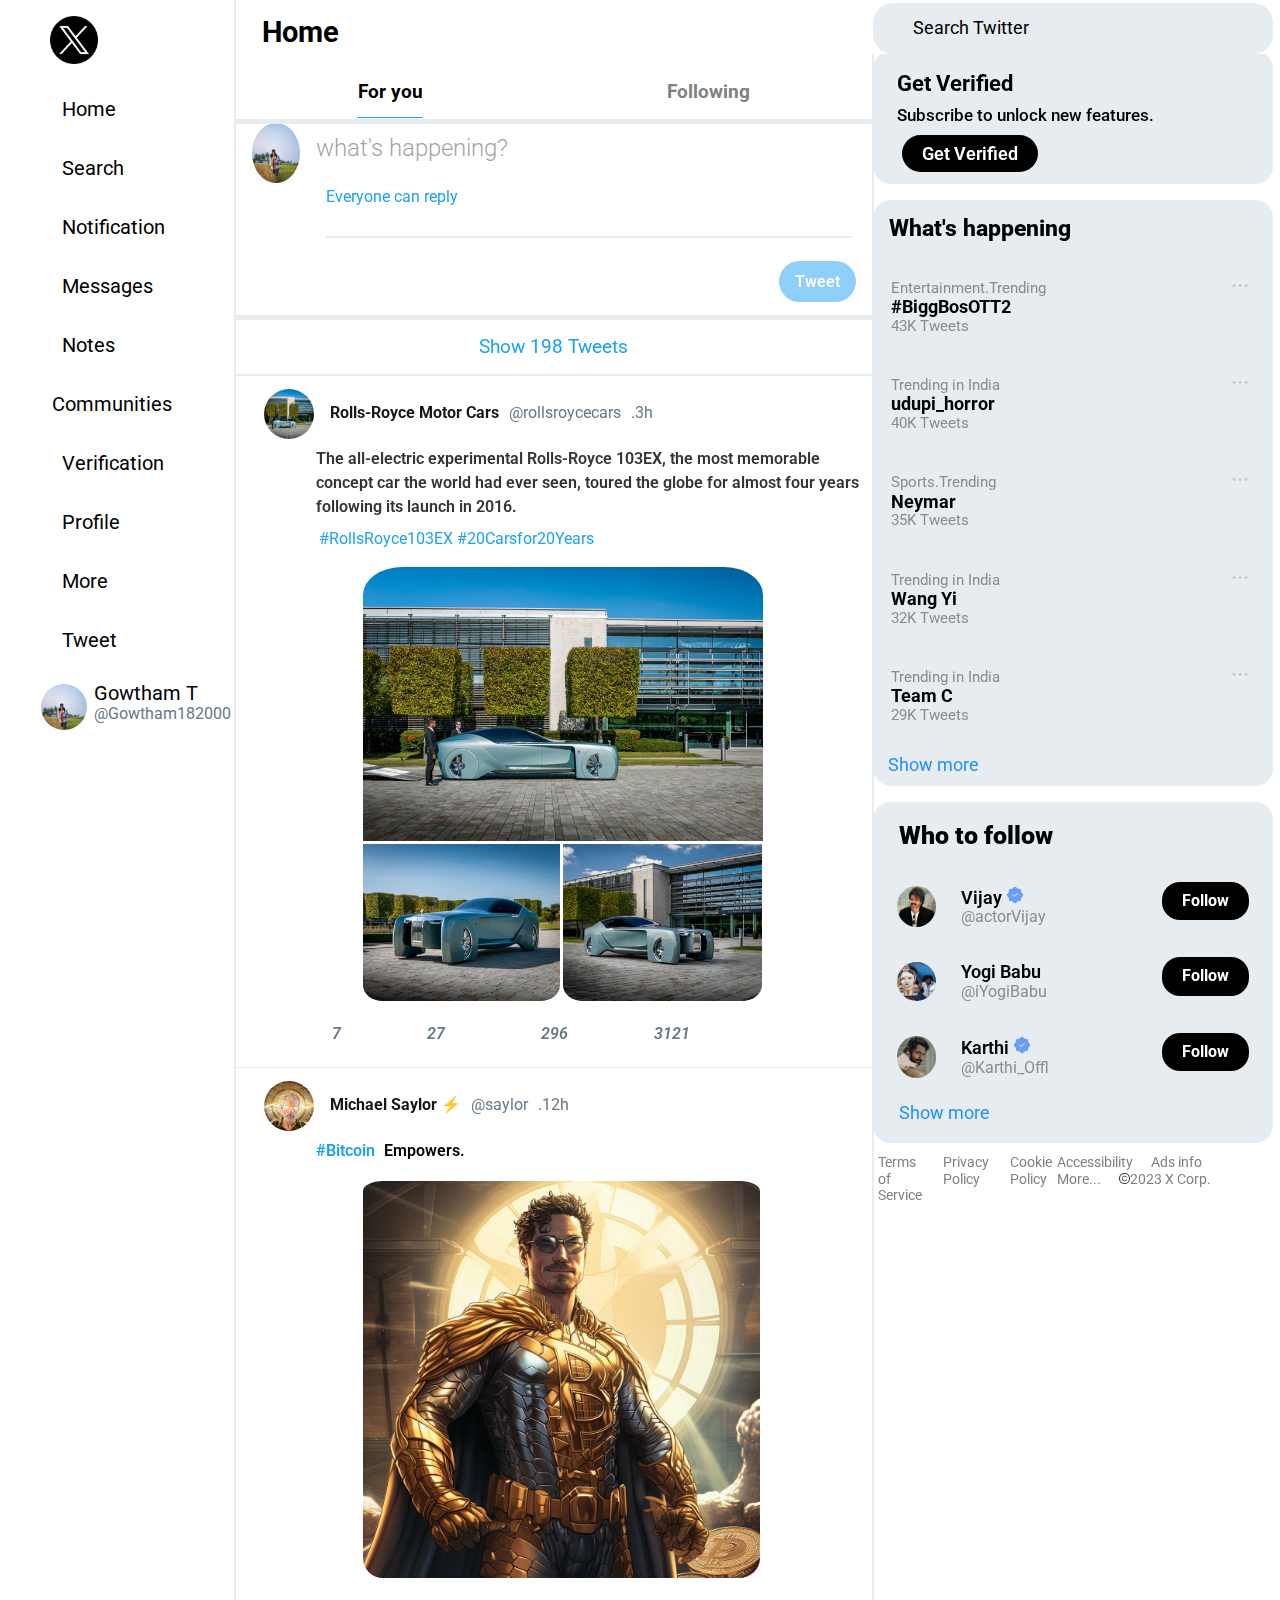
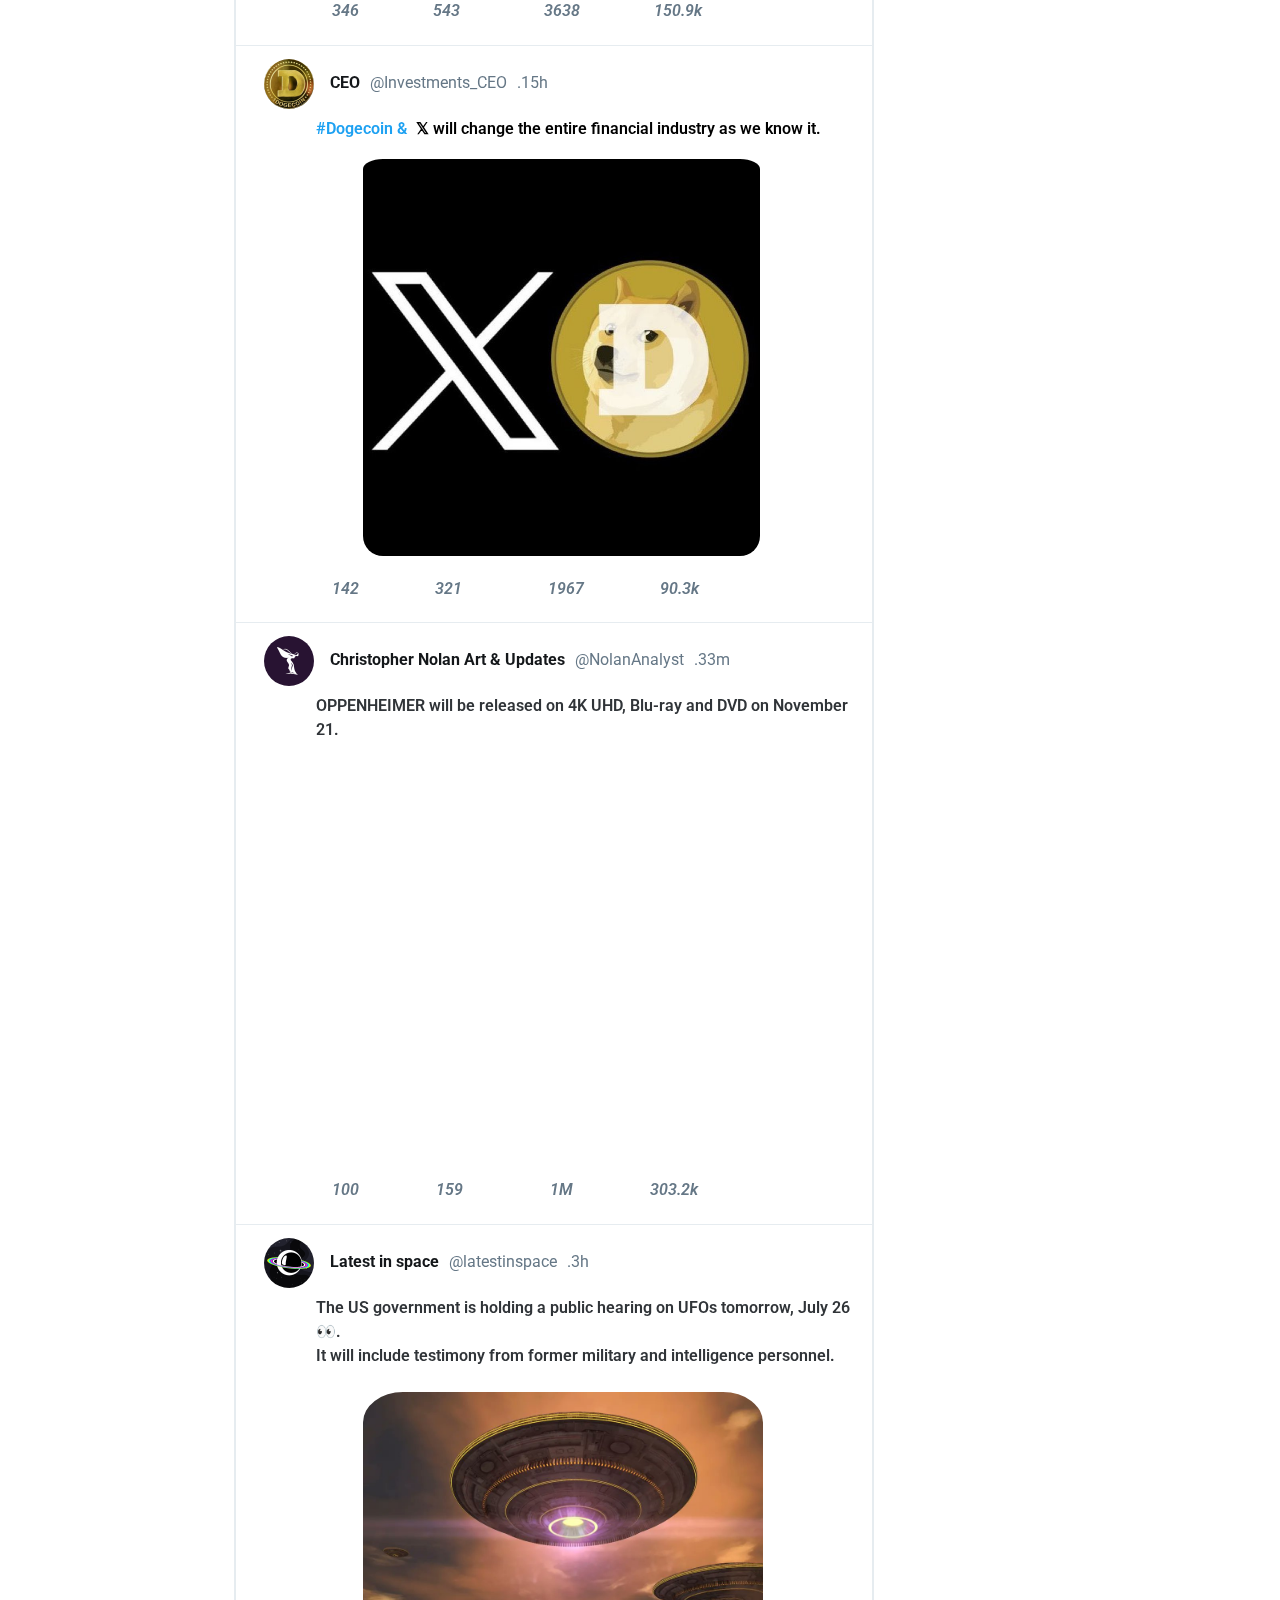
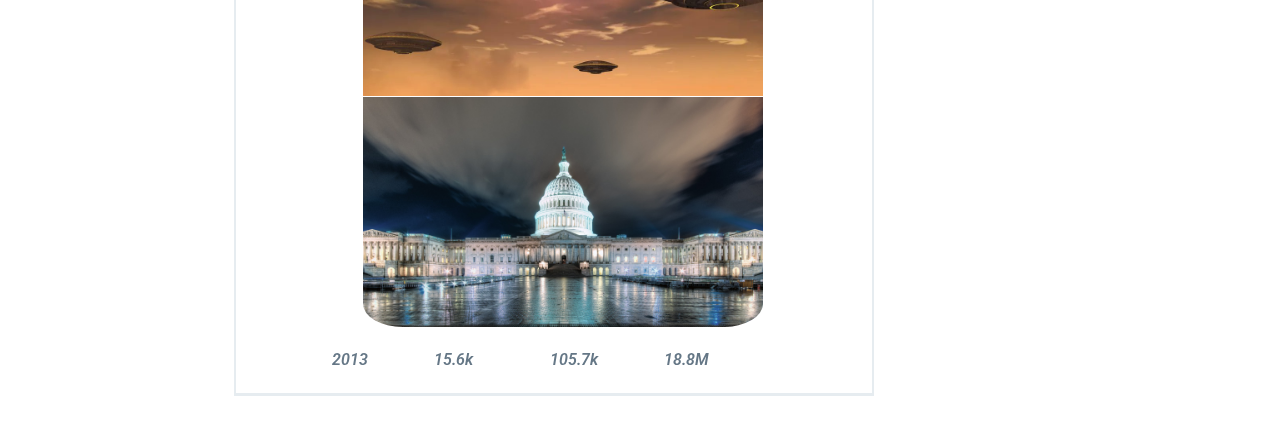
==== index.html @ 6726e25b "twitter-home-clone" ====
<!DOCTYPE html>
<html lang="en">
  <head>
    <meta charset="UTF-8" />
    <meta name="viewport" content="width=device-width, initial-scale=1.0" />
    <title>twitter-landing-page</title>
    <!--normalize css-->
    <link rel="stylesheet" href="./styles/normalize.css" />
    <!--fontawesome cdn-->
    <link
      rel="stylesheet"
      href="https://cdnjs.cloudflare.com/ajax/libs/font-awesome/6.4.0/css/all.min.css"
      integrity="sha512-iecdLmaskl7CVkqkXNQ/ZH/XLlvWZOJyj7Yy7tcenmpD1ypASozpmT/E0iPtmFIB46ZmdtAc9eNBvH0H/ZpiBw=="
      crossorigin="anonymous"
      referrerpolicy="no-referrer"
    />
    <!--customize css-->
    <link rel="stylesheet" type="text/css" href="./styles/style.css" />
  </head>
  <body>
    <div class="leader">
      <!--leader-->
      <div class="junior-one">
        <!--junior1-->
        <!--gow-->
        <div class="left-side">

<div class="new-logo">
<img src="./assets/twitter-x.png" class="x">
</div>
<li><a href="#" class="icon">
  <i class="fas fa-home"></i>Home
</a></li>

<li><a href="#" class="icon">
<i class="fas fa-search"></i>Search
</a></li>

<li><a href="#" class="icon">
<i class="fas fa-bell"></i>Notification
</a></li>

<li><a href="#" class="icon">
<i class="fas fa-envelope"></i>Messages
</a></li>

<li><a href="#" class="icon">
<i class="fas fa-bookmark"></i>Notes
</a></li>

<li><a href="#" class="icon">
<i class="fa-solid fa-user-group"></i>Communities
</a></li>

<li><a href="#" class="icon">
<i class="fas fa-check"></i>Verification

</a></li>
<li><a href="#" class="icon">
<i class="fa fa-user" aria-hidden="true"></i>Profile
</a></li>

<li><a href="#" class="icon">
<i class="fas fa-ellipsis-h"></i>More
</a></li>

<li><div href="#" class="icon">
<i class="fas fa-feather-alt"></i>Tweet

<div class="id"><l class="menu-item">
  <a class="menu-link" href="#">
    <img class="user-img-30" alt="" src="./assets/g-pro.jpg">

<span>
<p class="name">Gowtham T</p>
<p class="user-name">@Gowtham182000</p></span>
</div>
</div>
</a></li>
        </div>
        <!--gow end-->
        <!--junior1 end-->

        <!--junior-2-->
        <div class="junior-two">
        <!--meg-->
         <div class="main-ctn">
          <div class="feed-header">
            <h2 class="home">Home</h2>
            <div class="top-anc">
              <a href="#" class="one">For you</a>
              <a href="#" class="two">Following</a>
            </div>
          </div>
          <!--post-->
          <div class="post">
            <div class="form-one">
              <img src="./assets/g-pro.jpg" alt="pro-pic" class="profile" />
              <input type="text" placeholder="what's happening?" />
            </div>
            <p class="world">
              <i class="fa-solid fa-earth-americas"></i> Everyone can reply
            </p>
            <!--form-two-->
            <div class="form-two">
              <div class="post-icons">
                <i class="far fa-image"></i>
                <i class="far fa-file-image"></i>
                <i class="fa-solid fa-list-check"></i>
                <i class="far fa-smile"></i>
                <i class="fa-regular fa-calendar-check"></i>
                <i class="fa-solid fa-location-dot"></i>
              </div>
              <button class="btn" type="submit">Tweet</button>
            </div>
          </div>
          <p class="show">Show 198 Tweets</p>
          <!--contents-->
          <div class="tweets">
            <div class="user-pics">
              <img src="./assets/car-1" alt="user-pic" class="user-p" />
              <div class="user-content-box">
                <div class="user-names">
                  <h3 class="full-name">
                    Rolls-Royce Motor Cars
                    <i class="fa-solid fa-circle-check blue"></i>
                  </h3>
                  <p class="user-name">@rollsroycecars</p>
                  <p class="time">.3h</p>
                </div>
              </div>
            </div>
            <div class="more">
              <i class="fa-solid fa-ellipsis blue"></i>
            </div>
          </div>
          <!--tweet contents-->
          <div class="tweet-content">
            <p class="describe">
              The all-electric experimental Rolls-Royce 103EX, the most
              memorable concept car the world had ever seen, toured the globe
              for almost four years following its launch in 2016.
            </p>
            <p class="hash">#RollsRoyce103EX #20Carsfor20Years</p>
          </div>
          <!--tweetimages-->
          <div class="post-image">
            <div class="long-pic">
              <img class="car-one" src="./assets/car-1" alt="rolls" />
            </div>
            <!--two-->
            <div class="small-pic">
              <img class="car-two" src="./assets/car1-2" alt="rolls" />
            </div>
            <!--three-->
            <div class="smalll-pic">
              <img class="car-three" src="./assets/car-1-3" alt="rolls" />
            </div>
            <!--end-->
          </div>
          <!--icons-->
          <div class="content-icons">
            <i class="far fa-comment blue"> 7</i>
            <i class="fas fa-retweet green"> 27</i>
            <i class="far fa-heart red">296</i>
            <i class="fa-solid fa-signal blue"> 3121</i>
            <i class="fa-solid fa-arrow-up-from-bracket blue"></i>
          </div>
          <!--second--->
          <div class="tweets">
            <div class="user-pics">
              <img
                src="./assets/second-tweet-prof.jpg"
                alt="user-pic"
                class="user-p"
              />
              <div class="user-content-box">
                <div class="user-names">
                  <h3 class="full-name">
                    Michael Saylor ⚡️
                    <i class="fa-solid fa-circle-check blue"></i>
                  </h3>
                  <p class="user-name">@saylor</p>
                  <p class="time">.12h</p>
                </div>
              </div>
            </div>
            <div class="more">
              <i class="fa-solid fa-ellipsis blue"></i>
            </div>
          </div>
          <!--tweet contents-->
          <div class="tweet-content">
            <p class="describes">
              #Bitcoin <i class="fa-brands fa-bitcoin gold"></i
              ><span> Empowers.</span>
            </p>
          </div>
          <!--tweetimages-->
          <div class="post-image">
            <div class="bitcoin">
              <img src="./assets/second-bitcoin.jpg" class="hero" />
            </div>
            <!--end-->
          </div>
          <!--icons-->
          <div class="content-icons">
            <i class="far fa-comment blue">346</i>
            <i class="fas fa-retweet green"> 543</i>
            <i class="far fa-heart red">3638</i>
            <i class="fa-solid fa-signal blue">150.9k</i>
            <i class="fa-solid fa-arrow-up-from-bracket blue"></i>
          </div>
          <!--third-->
          <div class="tweets">
            <div class="user-pics">
              <img src="./assets/third-pro.jpg" alt="user-pic" class="user-p" />
              <div class="user-content-box">
                <div class="user-names">
                  <h3 class="full-name">
                    CEO
                    <i class="fa-solid fa-circle-check blue"></i>
                  </h3>
                  <p class="user-name">@Investments_CEO</p>
                  <p class="time">.15h</p>
                </div>
              </div>
            </div>
            <div class="more">
              <i class="fa-solid fa-ellipsis blue"></i>
            </div>
          </div>
          <!--tweet contents-->
          <div class="tweet-content">
            <p class="describes">
              #Dogecoin &<span>
                𝕏 will change the entire financial industry as we know it.</span
              >
            </p>
          </div>
          <!--tweetimages-->
          <div class="post-image">
            <div class="bitcoin">
              <img src="./assets/third-pic.jpg" class="hero" />
            </div>
            <!--end-->
          </div>
          <!--icons-->
          <div class="content-icons">
            <i class="far fa-comment blue"> 142</i>
            <i class="fas fa-retweet green"> 321</i>
            <i class="far fa-heart red">1967</i>
            <i class="fa-solid fa-signal blue"> 90.3k</i>
            <i class="fa-solid fa-arrow-up-from-bracket blue"></i>
          </div>
          <!--four-->
          <div class="tweets">
            <div class="user-pics">
              <img src="./assets/first-t.jpg" alt="user-pic" class="user-p" />
              <!-- </div> -->
              <div class="user-content-box">
                <div class="user-names">
                  <h3 class="full-name">
                    Christopher Nolan Art & Updates
                    <i class="fa-solid fa-circle-check blue"></i>
                  </h3>
                  <p class="user-name">@NolanAnalyst</p>
                  <p class="time">.33m</p>
                </div>
              </div>
            </div>
            <div class="more">
              <i class="fa-solid fa-ellipsis blue"></i>
            </div>
          </div>
          <!--tweet contents-->
          <div class="tweet-content">
            <p class="describe">
              OPPENHEIMER will be released on 4K UHD, Blu-ray and DVD on
              November 21.
            </p>
          </div>
          <!--tweetimages-->
          <div class="post-image">
            <div class="bitcoin">
              <iframe width="416" height="403" src="https://www.youtube.com/embed/SdHe-JseJfQ" title="OPPENHEIMER - New Hindi Trailer (Universal Pictures) - HD" frameborder="0" allow="accelerometer; autoplay; clipboard-write; encrypted-media; gyroscope; picture-in-picture; web-share" allowfullscreen></iframe>
            </div>
            <!--end-->
          </div>
          <!--icons-->
          <div class="content-icons">
            <i class="far fa-comment blue"> 100</i>
            <i class="fas fa-retweet green"> 159</i>
            <i class="far fa-heart red">1M</i>
            <i class="fa-solid fa-signal blue"> 303.2k</i>
            <i class="fa-solid fa-arrow-up-from-bracket blue"></i>
          </div>
          <!--fifth-tweet-->
          <!--contents-->
          <div class="tweets">
            <div class="user-pics">
              <img src="./assets/five-pro.jpg" alt="user-pic" class="user-p" />
              <div class="user-content-box">
                <div class="user-names">
                 
                  <h3 class="full-name">
                    Latest in space
                    <i class="fa-solid fa-circle-check blue"></i>
                  </h3>
                  <p class="user-name">@latestinspace</p>
                  <p class="time">.3h</p>
                </div>
              </div>
            </div>
            <div class="more">
              <i class="fa-solid fa-ellipsis blue"></i>
            </div>
          </div>
          <!--tweet contents-->
          <div class="tweet-content">
            <p class="describe">
              The US government is holding a public hearing on UFOs tomorrow,
              July 26 👀.
              <br />
              It will include testimony from former military and intelligence
              personnel.
            </p>
          </div>
          <!--tweetimages-->
          <div class="post-images">
            
            <div class="long-one">
              <img
                class="palace-one"
                src="./assets/five-t-two.jpg"
                alt="rolls"
              />
            </div>
            <!--two-->
            <div class="small-one">
              <img
                class="palace-two"
                src="./assets/five-tw-1.jpg"
                alt="rolls"
              />
            </div>
            <!--end-->
          </div>
          <!--icons-->
          <div class="content-icons">
            <i class="far fa-comment blue"> 2013</i>
            <i class="fas fa-retweet green"> 15.6k</i>
            <i class="far fa-heart red">105.7k</i>
            <i class="fa-solid fa-signal blue">18.8M</i>
            <i class="fa-solid fa-arrow-up-from-bracket blue"></i>
          </div>
          <!-- main -->
        </div>
        <!--end-->
     
        <!--meg end-->
         </div>
        <!--junior2 end-->
        <div class="junior-three">
          <!--aswath-->
<div class="container">
      <div class="header">
        <span class="search-bar"
          ><i class="fa-solid fa-magnifying-glass"></i>Search Twitter</span
        >
      </div>
      <div class="subscription">
        <p class="verify">Get Verified</p>
        <p class="subscribe">Subscribe to unlock new features.</p>
        <span class="verification">Get Verified</span>
      </div>
      <div class="trending">
        <p class="heading">What's happening</p>
        <div class="first-place">
          <div class="entertainment">
            <p class="head-one">Entertainment.Trending</p>
            <p class="tv-show">#BiggBosOTT2</p>
            <p class="tweetss">43K Tweets</p>
          </div>
          <div class="menu-bar">
            <p class="dots">...</p>
          </div>
        </div>
        <div class="second-place">
          <div class="horror">
            <p class="head-one">Trending in India</p>
            <p class="tv-show">udupi_horror</p>
            <p class="tweetss">40K Tweets</p>
          </div>
          <div class="menu-bar">
            <p class="dots">...</p>
          </div>
        </div>
        <div class="third-place">
          <div class="sports">
            <p class="head-one">Sports.Trending</p>
            <p class="tv-show">Neymar</p>
            <p class="tweetss">35K Tweets</p>
          </div>
          <div class="menu-bar">
            <p class="dots">...</p>
          </div>
        </div>
        <div class="fourth-place">
          <div class="sports">
            <p class="head-one">Trending in India</p>
            <p class="tv-show">Wang Yi</p>
            <p class="tweetss">32K Tweets</p>
          </div>
          <div class="menu-bar">
            <p class="dots">...</p>
          </div>
        </div>
        <div class="fifth-place">
          <div class="sports">
            <p class="head-one">Trending in India</p>
            <p class="tv-show">Team C</p>
            <p class="tweetss">29K Tweets</p>
          </div>
          <div class="menu-bar">
            <p class="dots">...</p>
          </div>
        </div>
        <p class="more"><span>Show more</span></p>
      </div>
      <div class="celebrities">
        <p class="title-tag">Who to follow</p>
        <div class="actors">
          <div class="hero">
            <img src="./assets/aswath/thalapathy.jpg" alt="actor" class="cinema" />
            <div class="modify">
              <span class="hero-name"
                >Vijay
                <img src="./assets/aswath/verify.png" alt="tick-mark" class="tick" />
              </span>
              <span class="id">@actorVijay</span>
            </div>
          </div>

          <div class="follow-btn">
            <p class="following">Follow</p>
          </div>
        </div>
        <div class="actors">
          <div class="hero">
            <img src="./assets/aswath/babu.jpg" alt="actor" class="cinema" />
            <div class="modify">
              <span class="hero-name">Yogi Babu </span>
              <span class="id">@iYogiBabu</span>
            </div>
          </div>
          <div class="follow-btn">
            <p class="following">Follow</p>
          </div>
        </div>
        <div class="actors">
          <div class="hero">
            <img src="./assets/aswath/kar.jpg" alt="actor" class="cinema" />
            <div class="modify">
              <span class="hero-name"
                >Karthi
                <img src="./assets/aswath/verify.png" alt="tick-mark" class="tick" />
              </span>
              <span class="id">@Karthi_Offl</span>
            </div>
          </div>
          <div class="follow-btn">
            <p class="following">Follow</p>
          </div>
        </div>
        <p class="more-opt">Show more</p>
      </div>
      <div class="footer">
        <div class="instruct-one">
          <span class="instructions ins-one">Terms of Service</span>
          <span class="instructions ins-two">Privacy Policy</span>
          <span class="instructions ins-three">Cookie Policy</span>
        </div>
        <br>
        <div class="instruct-two">
          <span class="instructions ins-four">Accessibility</span>
          <span class="instructions ins-five">Ads info</span>
          <span class="instructions ins-six">More...</span>
          <span class="instructions ins-eight"
            ><img
              src="./assets/aswath/copyright.png"
              alt="copy-right"
              class="copy-right"
            />2023 X Corp.</span
          >
        </div>
      </div>
    </div>

          <!--aswath-->
        </div>
      <!--leader end-->
    </div>
  </body>
</html>
---- styles/style.css ----
@import url("https://fonts.googleapis.com/css2?family=Roboto:wght@100;300;400;500;700;900&display=swap");

* {
  margin: 0;
  padding: 0;
  box-sizing: border-box;
}
html {
  font-size: 16px;
}
body {
  font-family: "Roboto", sans-serif;
  height: 100vh;
  background-color: rgb(255, 255, 255);
  position: relative;
  overflow: auto;
}
img {
  width: 100%;
}
/*leader*/
.leader {
  display: flex;
  position: relative;
}
.junior-one {
}
.junior-two {
  position: absolute;
  margin-left: 17%;
  top: -5%;
}
.junior-three {
  position: absolute;
  margin-left: 69%;
  top: -5%;
}
/*leader*/
/*gowtham*/
.new-logo {
  width: 100%;
  display: flex;
  margin-left: 50px;
  margin-top: 1rem;
}
.x {
  width: 20%;
}
span {
  margin-left: 5px;
}

.id {
  display: flex;
}

.name {
  color: black;
}

.user-name {
  color: gray;
}

.left-side {
  width: 15rem;
  height: 100vh;
  background-color: white;
  display: flex;
  flex-direction: column;
  gap: 2rem;
  list-style: none;
  overflow-y: scroll;
}

.icon {
  margin-left: 50px;
  font-size: 20px;
  color: black;
  border-radius: 50%;
  border: 2px solid white;
}

.user-img-30 {
  width: 50px;
  height: 50px;
  border-radius: 50%;
  border: 2px solid white;
  object-fit: cover;
}

.menu-item {
  padding: 0px 20px;
  margin-left: -33px;
  margin-top: 30px;
}

a {
  text-decoration: none;
  display: flex;
}

a:hover {
  padding: 10px;
  border-radius: 30px;
  background-color: rgb(213, 213, 213);
}

.fa-twitter {
  width: 100px;
  font-size: 30px;
}
.fas {
  margin-right: 10px;
}

.fa-user {
  margin-right: 10px;
}
/*gowtham*/

/*meg*/
.main-ctn {
  width: 40rem;
  height: auto;
  margin: 2rem 1rem;
  border: 2px solid rgb(230, 236, 240);
}
.feed-header {
  position: sticky;
  top: 0;
  background-color: #fff;
}
.home {
  font-size: 1.8rem;
  padding-bottom: 20px;
  margin-left: 10px;
  padding: 1rem;
}
a {
  text-decoration: none;
  color: black;
}
.top-anc {
  display: flex;
  justify-content: space-around;
  border-style: none;
  cursor: pointer;
  border-bottom: 5px solid rgb(230, 236, 240);
}
.top-anc a {
  padding: 1rem 7rem;
  border-radius: 2px;
}
.one,
.two {
  padding: 1rem 7rem;
  font-size: 1.2rem;
  font-weight: 700;
}
.one {
  text-decoration: underline;
  text-underline-offset: 1.2rem;
  text-decoration-color: #1da1f2;
}
.two {
  color: gray;
}
.top-anc a:hover {
  background-color: lightgrey;
}
.post {
  background-color: #fff;
  border-bottom: 5px solid rgb(230, 236, 240);
}
.form-one {
  display: flex;
  padding: 0.3rem 1rem;
}
.profile {
  display: inline-block;
  width: 8%;
  height: 8%;
  border-radius: 50%;
  margin-top: 0.3rem;
}
.post input {
  width: 90%;
  height: 60px;
  padding: 0.5rem 1rem;
  border: none;
  font-size: 1.5rem;
  font-weight: 300;
  outline: none;
}
.post input::placeholder {
  color: rgba(123, 124, 126, 0.719);
}
.form-two {
  display: flex;
  flex-direction: row;
  justify-content: space-between;
  align-items: center;
  padding-bottom: 0.8rem;
}
.post-icons {
  padding-left: 4rem;
  color: #1da1f2;
  cursor: pointer;
}
.post-icons i {
  padding-right: 10px;
  font-size: 1.4rem;
}
.post-icons i :hover {
  color: #1da0f2c2;
  cursor: pointer;
}
.form-two .btn {
  border: none;
  font-weight: 600;
  font-size: 1rem;
  padding: 0.7rem 1rem;
  background: #8ed0f9;
  color: #fff;
  border-radius: 25px;
  margin-right: 1rem;
  margin-top: 23px;
  cursor: pointer;
  outline: none;
}
.world {
  margin-left: 90px;
  color: #1da1f2;
  border-bottom: 2px solid rgb(230, 236, 240);
  padding-bottom: 30px;
  margin-right: 20px;
}
.show {
  color: #1da1f2;
  text-align: center;
  font-size: 1.2rem;
  border-bottom: 2px solid rgb(230, 236, 240);
  padding: 1rem 0;
  cursor: pointer;
}
.user-p {
  width: 50px;
  height: 50px;
  border-radius: 50%;
  margin: 0.5rem 1rem;
}
.user-pics {
  display: flex;
  justify-content: space-evenly;
  margin-top: 5px;
}
.tweets {
  display: flex;
  flex-direction: row;
  justify-content: space-between;
  font-size: 1rem;
  line-height: 4rem;
  padding-left: 0.8rem;
  padding-right: 0.8rem;
  cursor: pointer;
}
.tweets :hover {
  background-color: rgb(245, 248, 250);
}
.full-name {
  font-size: 1rem;
  font-weight: 700;
}
.full-name:hover {
  text-decoration: underline;
}

.user-content-box {
  display: flex;
  flex-direction: column;
  flex-wrap: nowrap;
  color: rgb(20, 23, 26);
  justify-content: space-between;
}
.user-names {
  display: flex;
  flex-direction: row;
  flex-wrap: nowrap;
  justify-content: space-around;
  text-align: center;
  align-self: flex-start;
}
.tweet-content {
  padding: 0rem 0.5rem 0.5rem 5rem;
  color: rgb(48, 52, 56);
  line-height: 1.5;
}
.describe {
  font-size: 1rem;
  font-weight: 600;
}
.full-name {
  padding-right: 10px;
  font-size: 1rem;
  font-weight: 700;
  color: rgb(20, 23, 26);
}
.full-name i.blue {
  color: rgba(29, 161, 242, 1);
}
.user-name,
.time {
  padding-right: 10px;
  font-size: 1rem;
  font-weight: 400;
  color: rgb(101, 119, 134);
}

.more {
  padding-right: 1rem;
  color: rgb(101, 119, 134);
}
.more i.blue:hover {
  color: rgba(29, 161, 242, 1);
}
.hash {
  padding: 0.5rem 0.5rem 0.5rem 0.2rem;
  color: rgba(29, 161, 242, 1);
}
.hash:hover {
  color: rgba(29, 161, 242, 1);
  text-decoration: underline;
}
/*images*/
.post-image {
  display: grid;
  grid-template-columns: repeat(2, 1fr);
  grid-template-rows: 1fr;
  gap: 3px;
  width: 25rem;
  height: auto;
  margin-left: 20%;
  object-fit: cover;
}
.long-pic {
  grid-column: span 3;
}

.car-one {
  width: 100%;
  height: 100%;
  border-top-left-radius: 10%;
  border-top-right-radius: 10%;
}
.car-two {
  width: 100%;
  height: 100%;
  border-bottom-left-radius: 10%;
  border-bottom-right-radius: 10%;
}
.car-three {
  width: 101%;
  height: 100%;
  border-bottom-left-radius: 10%;
  border-bottom-right-radius: 10%;
}
/*icons*/
.content-icons {
  display: flex;
  flex-direction: row;
  flex-wrap: nowrap;
  justify-content: space-between;
  align-items: flex-start;
  padding: 1.5rem 6rem;
  border-bottom: 1px solid rgb(230, 236, 240);
}

.content-icons i {
  color: rgb(101, 119, 134);
  font-size: 1rem;
  font-weight: 600;
  cursor: pointer;
}
.content-icons .blue:hover {
  color: rgba(29, 161, 242, 1);
}
.content-icons .green:hover {
  color: rgb(23, 191, 99);
}
.content-icons .red:hover {
  color: rgb(224, 36, 94);
}
.content-icons .blue:hover {
  color: rgba(29, 161, 242, 1);
}
/*second-tweet*/

.hero {
  width: 200%;
  border-radius: 20px;
  padding-top: 10px;
}
.describes .gold {
  color: goldenrod;
}
.describes {
  color: #1da1f2;
  font-size: 1rem;
  font-weight: 600;
}
.describes span {
  color: black;
  font-size: 1rem;
  font-weight: 600;
}

/*fifth*/
.post-images {
  display: grid;
  grid-template-columns: 1fr;
  grid-template-rows: 1fr;
  gap: 1px;
  width: 25rem;
  height: auto;
  margin-left: 20%;
  object-fit: cover;
  margin-top: 1rem;
}

.palace-one {
  width: 100%;
  height: 100%;
  border-top-left-radius: 10%;
  border-top-right-radius: 10%;
}
.palace-two {
  width: 100%;
  height: 100%;
  border-bottom-left-radius: 10%;
  border-bottom-right-radius: 10%;
}

/*meg*/

/*aswath*/
.container {
  display: flex;
  flex-direction: column;
  align-items: flex-end;
  justify-content: center;
  background-color: white;
  padding: 10px;
  width: 35%;
  margin-left: 50%;
  margin-right: 20px;
}
.header {
  position: sticky;
  top: 0;
  background-color: white;
  padding-top: 3px;
}
.search-bar {
  display: flex;
  justify-content: flex-start;
  align-items: center;
  gap: 1rem;
  padding: 15px 1.5rem;
  margin-left: 30px;
  font-size: 18px;
  width: 400px;
  background-color: rgb(230, 236, 240);
  border-radius: 20px;
  color: black;
}
.subscription {
  padding: 20px 1.5rem;
  background-color: rgb(230, 236, 240);
  color: black;
  width: 400px;
  margin-top: 2rem;
  border-radius: 18px;
}
.verify {
  font-size: 22px;
  font-weight: 700;
  margin-bottom: 10px;
}
.subscribe {
  font-size: 17px;
  font-weight: 500;
  margin-bottom: 18px;
}
.verification {
  font-size: 18px;
  font-weight: 600;
  padding: 8px 20px;
  background-color: black;
  border-radius: 20px;
  color: #fff;
}

.trending {
  background-color: rgb(230, 236, 240);
  color: black;
  width: 400px;
  margin-top: 1rem;
  padding-bottom: 10px;
  border-radius: 18px;
}
.heading {
  font-size: 23px;
  font-weight: 800;
  padding: 1rem;
}

.first-place {
  display: flex;
  justify-content: space-between;
  align-items: center;
  padding: 0.5rem;
}

.entertainment {
  padding-left: 10px;
}
.head-one {
  font-size: 15px;
  color: rgb(142, 139, 139);
}
.tv-show {
  font-size: 18px;
  color: black;
  font-weight: 700;
}
.tweetss {
  font-size: 15px;
  color: rgb(142, 139, 139);
}
.second-place {
  display: flex;
  justify-content: space-between;
  align-items: center;
  padding: 0.5rem;
}

.horror {
  padding-left: 10px;
}

.third-place {
  display: flex;
  justify-content: space-between;
  align-items: center;
  padding: 0.5rem;
}

.sports {
  padding-left: 10px;
}

.fourth-place {
  display: flex;
  justify-content: space-between;
  align-items: center;
  padding: 0.5rem;
}
.fifth-place {
  display: flex;
  justify-content: space-between;
  align-items: center;
  padding: 0.5rem;
}
.dots {
  margin-bottom: 3.5rem;
  font-size: 22px;
  font-weight: 600;
  color: rgb(205, 200, 200);
  padding-right: 1rem;
}
.more {
  font-size: 18px;
  font-weight: 400;
  color: dodgerblue;
  margin-left: 10px;
  margin-top: 10px;
}

.more span {
  cursor: pointer;
}
.first-place:hover {
  background-color: rgb(213, 213, 213);
  cursor: pointer;
}
.second-place:hover {
  background-color: rgb(213, 213, 213);
  cursor: pointer;
}
.third-place:hover {
  background-color: rgb(213, 213, 213);
  cursor: pointer;
}
.fourth-place:hover {
  background-color: rgb(213, 213, 213);
  cursor: pointer;
}
.fifth-place:hover {
  background-color: rgb(213, 213, 213);
  cursor: pointer;
}

.celebrities {
  display: flex;
  flex-direction: column;
  justify-content: center;
  align-items: flex-end;
  padding: 20px 1.5rem;
  background-color: rgb(230, 236, 240);
  color: black;
  width: 400px;
  margin-top: 1rem;
  border-radius: 18px;
}
.title-tag {
  width: 350px;
  font-size: 25px;
  font-weight: 900;
}
.actors {
  display: flex;
  justify-content: space-between;
  align-items: center;
  margin-top: 25px;
  cursor: pointer;
}
.cinema {
  width: 15%;
  border-radius: 50%;
}
.tick {
  width: 9%;
}
.modify {
  display: flex;
  flex-direction: column;
  justify-content: center;
}
.hero {
  display: flex;
  gap: 20px;
}
.hero-name {
  font-size: 18px;
  font-weight: 600;
  color: black;
}
.hero-name:hover {
  text-decoration: underline;
}
.id {
  color: rgb(142, 139, 139);
}
.follow-btn {
  padding: 10px 20px;
  background-color: black;
  color: white;
  border-radius: 18px;
}
.following {
  font-weight: 700;
}
.more-opt {
  width: 350px;
  margin-top: 25px;
  font-size: 18px;
  color: dodgerblue;
  cursor: pointer;
}
.copy-right {
  width: 5%;
}
.footer {
  color: gray;
  margin-top: 12px;
  display: flex;
  flex-direction: row;
  justify-content: space-evenly;
  width: 25rem;
  font-size: 0.9rem;
}
.instruct-one {
  display: flex;
  gap: 1rem;
  margin-bottom: 10px;
  justify-content: space-evenly;
}

.ins-one:hover {
  cursor: pointer;
  text-decoration: underline;
}
.ins-two:hover {
  cursor: pointer;
  text-decoration: underline;
}
.ins-three:hover {
  cursor: pointer;
  text-decoration: underline;
}
.ins-four {
  margin-right: 10px;
}
.ins-five {
  margin-right: 10px;
}
.ins-six {
  margin-right: 10px;
}
.ins-seven {
  margin-right: 10px;
}
.ins-four:hover {
  cursor: pointer;
  text-decoration: underline;
}
.ins-five:hover {
  cursor: pointer;
  text-decoration: underline;
}
.ins-six:hover {
  cursor: pointer;
  text-decoration: underline;
}
.ins-seven:hover {
  cursor: pointer;
  text-decoration: underline;
}
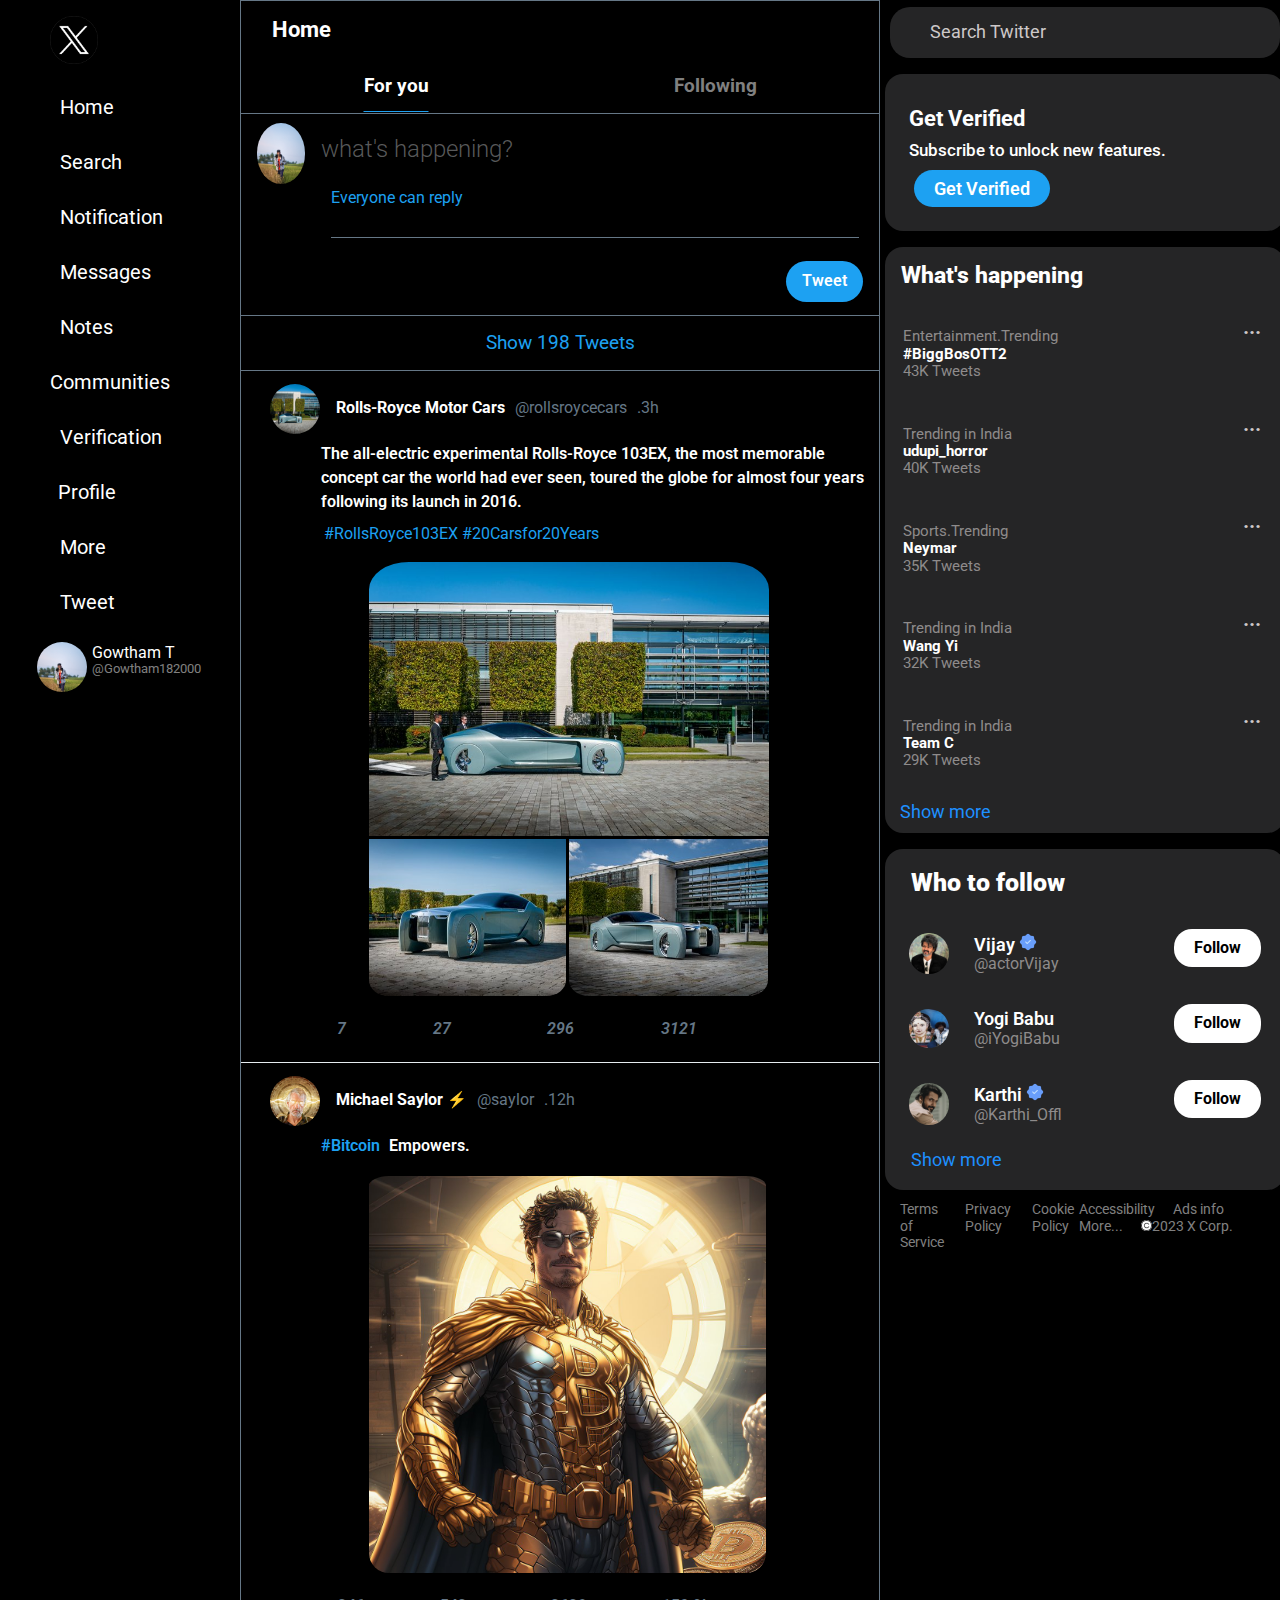
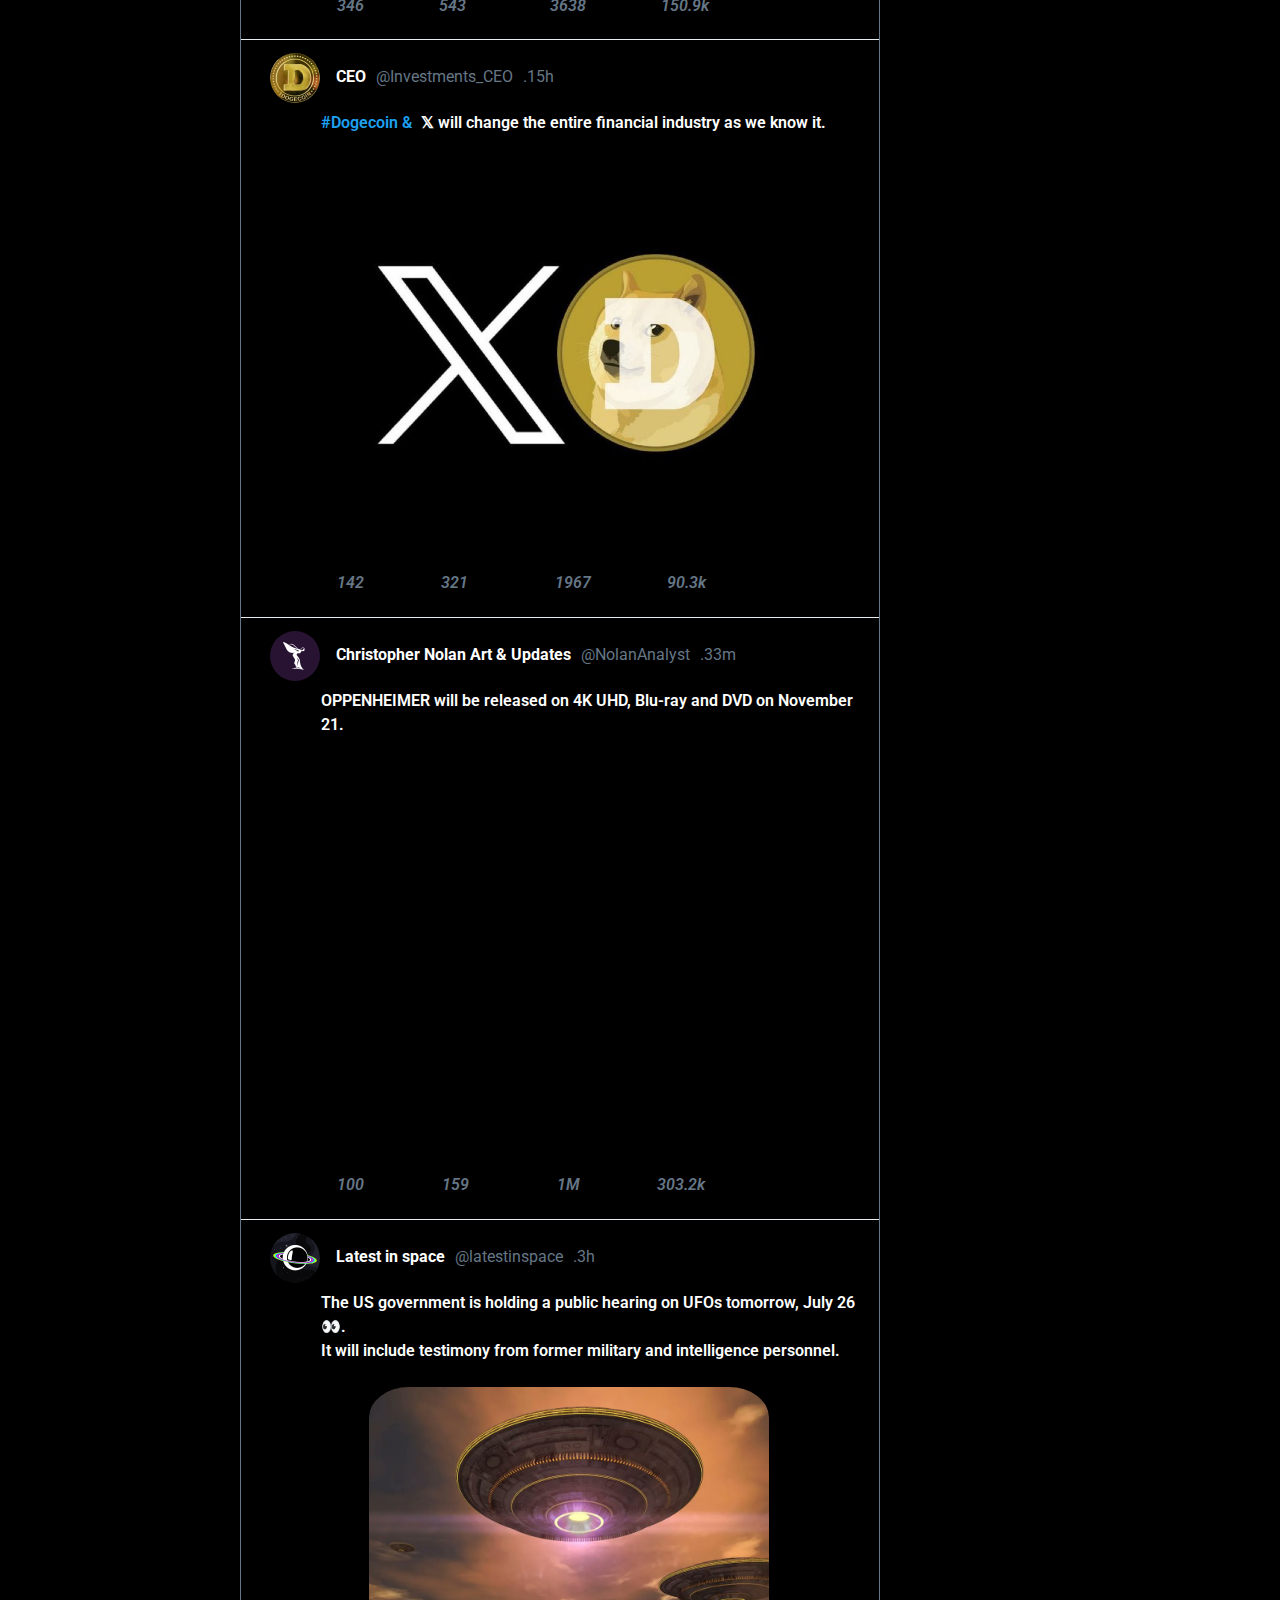
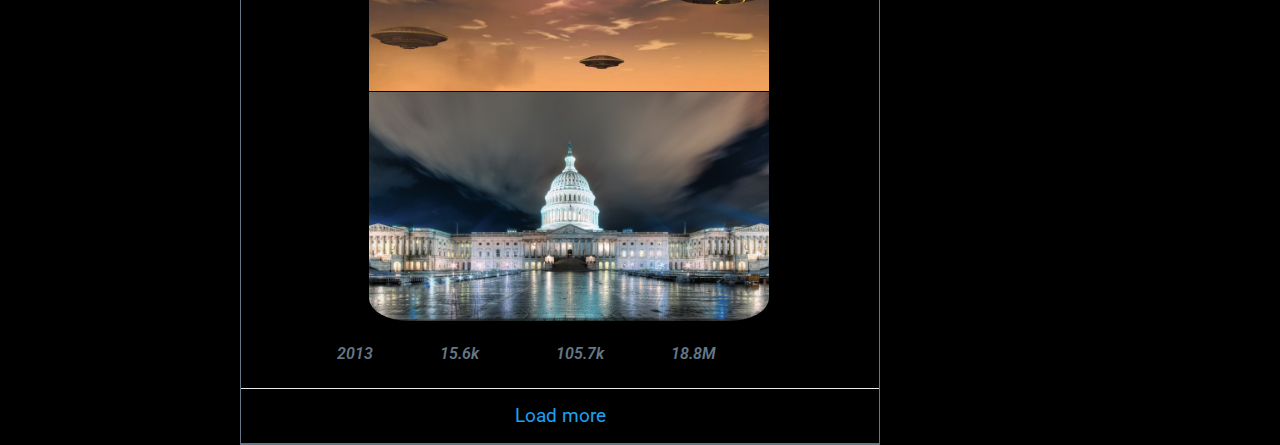
==== commit 555f7ba5: "final one" ====
--- a/index.html
+++ b/index.html
@@ -73,11 +73,12 @@
 
 <span>
 <p class="name">Gowtham T</p>
-<p class="user-name">@Gowtham182000</p></span>
+<p class="user-names">@Gowtham182000</p></span>
 </div>
 </div>
 </a></li>
         </div>
+      </div>
         <!--gow end-->
         <!--junior1 end-->
 
@@ -130,7 +131,7 @@
                 </div>
               </div>
             </div>
-            <div class="more">
+            <div class="mores">
               <i class="fa-solid fa-ellipsis blue"></i>
             </div>
           </div>
@@ -185,7 +186,7 @@
                 </div>
               </div>
             </div>
-            <div class="more">
+            <div class="mores">
               <i class="fa-solid fa-ellipsis blue"></i>
             </div>
           </div>
@@ -226,7 +227,7 @@
                 </div>
               </div>
             </div>
-            <div class="more">
+            <div class="mores">
               <i class="fa-solid fa-ellipsis blue"></i>
             </div>
           </div>
@@ -269,7 +270,7 @@
                 </div>
               </div>
             </div>
-            <div class="more">
+            <div class="mores">
               <i class="fa-solid fa-ellipsis blue"></i>
             </div>
           </div>
@@ -312,7 +313,7 @@
                 </div>
               </div>
             </div>
-            <div class="more">
+            <div class="mores">
               <i class="fa-solid fa-ellipsis blue"></i>
             </div>
           </div>
@@ -354,10 +355,10 @@
             <i class="fa-solid fa-signal blue">18.8M</i>
             <i class="fa-solid fa-arrow-up-from-bracket blue"></i>
           </div>
+           <p class="show">Load more</p>
           <!-- main -->
         </div>
         <!--end-->
-     
         <!--meg end-->
          </div>
         <!--junior2 end-->
--- a/styles/style.css
+++ b/styles/style.css
@@ -10,10 +10,12 @@
 }
 body {
   font-family: "Roboto", sans-serif;
+  /* width: 1390px; */
+  width: 100vw;
   height: 100vh;
-  background-color: rgb(255, 255, 255);
+  /* background-color: rgb(255, 255, 255); */
+  background-color: black;
   position: relative;
-  overflow: auto;
 }
 img {
   width: 100%;
@@ -21,19 +23,17 @@
 /*leader*/
 .leader {
   display: flex;
-  position: relative;
+  justify-content: space-evenly;
 }
 .junior-one {
+  display: flex;
 }
 .junior-two {
-  position: absolute;
-  margin-left: 17%;
-  top: -5%;
+  display: flex;
 }
 .junior-three {
-  position: absolute;
-  margin-left: 69%;
-  top: -5%;
+  display: flex;
+  align-items: flex-start;
 }
 /*leader*/
 /*gowtham*/
@@ -55,17 +55,21 @@
 }
 
 .name {
-  color: black;
-}
-
-.user-name {
+  /* color: black; */
+  color: #fff;
+  font-size: 1rem;
+}
+
+.user-names {
   color: gray;
+  font-size: 0.8rem;
 }
 
 .left-side {
   width: 15rem;
   height: 100vh;
-  background-color: white;
+  /* background-color: white; */
+  background-color: black;
   display: flex;
   flex-direction: column;
   gap: 2rem;
@@ -76,16 +80,19 @@
 .icon {
   margin-left: 50px;
   font-size: 20px;
-  color: black;
+  /* color: black; */
+  color: #fff;
   border-radius: 50%;
-  border: 2px solid white;
+  /* border: 2px solid white; */
 }
 
 .user-img-30 {
   width: 50px;
   height: 50px;
   border-radius: 50%;
-  border: 2px solid white;
+  /* border: 2px solid white; */
+  /* border: 2px solid black; */
+  margin-top: -2px;
   object-fit: cover;
 }
 
@@ -99,11 +106,13 @@
   text-decoration: none;
   display: flex;
 }
-
 a:hover {
   padding: 10px;
   border-radius: 30px;
-  background-color: rgb(213, 213, 213);
+  /* background-color: rgb(213, 213, 213); */
+  background-color: rgb(44, 43, 43);
+
+  /* background-color: black; */
 }
 
 .fa-twitter {
@@ -115,7 +124,8 @@
 }
 
 .fa-user {
-  margin-right: 10px;
+  margin-right: 8px;
+  background-color: rgb(44, 43, 43);
 }
 /*gowtham*/
 
@@ -123,19 +133,21 @@
 .main-ctn {
   width: 40rem;
   height: auto;
-  margin: 2rem 1rem;
-  border: 2px solid rgb(230, 236, 240);
+  /* margin: 1rem 1rem; */
+  border: 1px solid rgb(101, 119, 134);
 }
 .feed-header {
   position: sticky;
   top: 0;
-  background-color: #fff;
+  /* background-color: #fff; */
+  background-color: black;
 }
 .home {
-  font-size: 1.8rem;
+  font-size: 1.4rem;
   padding-bottom: 20px;
-  margin-left: 10px;
+  margin-left: 15px;
   padding: 1rem;
+  color: #fff;
 }
 a {
   text-decoration: none;
@@ -146,7 +158,7 @@
   justify-content: space-around;
   border-style: none;
   cursor: pointer;
-  border-bottom: 5px solid rgb(230, 236, 240);
+  border-bottom: 1px solid rgb(101, 119, 134);
 }
 .top-anc a {
   padding: 1rem 7rem;
@@ -157,6 +169,7 @@
   padding: 1rem 7rem;
   font-size: 1.2rem;
   font-weight: 700;
+  color: #fff;
 }
 .one {
   text-decoration: underline;
@@ -167,15 +180,17 @@
   color: gray;
 }
 .top-anc a:hover {
-  background-color: lightgrey;
+  background-color: rgb(44, 43, 43);
 }
 .post {
-  background-color: #fff;
-  border-bottom: 5px solid rgb(230, 236, 240);
+  /* background-color: #fff; */
+  border-bottom: 0.1rem solid rgb(101, 119, 134);
+  background-color: black;
 }
 .form-one {
   display: flex;
   padding: 0.3rem 1rem;
+  background-color: black;
 }
 .profile {
   display: inline-block;
@@ -192,6 +207,7 @@
   font-size: 1.5rem;
   font-weight: 300;
   outline: none;
+  background-color: black;
 }
 .post input::placeholder {
   color: rgba(123, 124, 126, 0.719);
@@ -204,7 +220,7 @@
   padding-bottom: 0.8rem;
 }
 .post-icons {
-  padding-left: 4rem;
+  padding-left: 6rem;
   color: #1da1f2;
   cursor: pointer;
 }
@@ -221,7 +237,7 @@
   font-weight: 600;
   font-size: 1rem;
   padding: 0.7rem 1rem;
-  background: #8ed0f9;
+  background: #1da1f2;
   color: #fff;
   border-radius: 25px;
   margin-right: 1rem;
@@ -232,7 +248,7 @@
 .world {
   margin-left: 90px;
   color: #1da1f2;
-  border-bottom: 2px solid rgb(230, 236, 240);
+  border-bottom: 1px solid rgb(101, 119, 134);
   padding-bottom: 30px;
   margin-right: 20px;
 }
@@ -240,7 +256,7 @@
   color: #1da1f2;
   text-align: center;
   font-size: 1.2rem;
-  border-bottom: 2px solid rgb(230, 236, 240);
+  border-bottom: 1px solid rgb(101, 119, 134);
   padding: 1rem 0;
   cursor: pointer;
 }
@@ -266,11 +282,12 @@
   cursor: pointer;
 }
 .tweets :hover {
-  background-color: rgb(245, 248, 250);
+  /* background-color: rgb(245, 248, 250); */
 }
 .full-name {
   font-size: 1rem;
   font-weight: 700;
+  color: white;
 }
 .full-name:hover {
   text-decoration: underline;
@@ -281,6 +298,7 @@
   flex-direction: column;
   flex-wrap: nowrap;
   color: rgb(20, 23, 26);
+  /* color: #fff; */
   justify-content: space-between;
 }
 .user-names {
@@ -299,12 +317,14 @@
 .describe {
   font-size: 1rem;
   font-weight: 600;
+  color: #fff;
 }
 .full-name {
   padding-right: 10px;
   font-size: 1rem;
   font-weight: 700;
-  color: rgb(20, 23, 26);
+  /* color: rgb(20, 23, 26); */
+  color: #fff;
 }
 .full-name i.blue {
   color: rgba(29, 161, 242, 1);
@@ -317,11 +337,12 @@
   color: rgb(101, 119, 134);
 }
 
-.more {
+.mores {
   padding-right: 1rem;
-  color: rgb(101, 119, 134);
-}
-.more i.blue:hover {
+  color: rgb(205, 200, 200);
+}
+.mores i.blue:hover {
+  /* color: rgb(205, 200, 200); */
   color: rgba(29, 161, 242, 1);
 }
 .hash {
@@ -410,7 +431,8 @@
   font-weight: 600;
 }
 .describes span {
-  color: black;
+  /* color: black; */
+  color: white;
   font-size: 1rem;
   font-weight: 600;
 }
@@ -447,19 +469,22 @@
 .container {
   display: flex;
   flex-direction: column;
-  align-items: flex-end;
+  align-items: flex-start;
   justify-content: center;
-  background-color: white;
-  padding: 10px;
-  width: 35%;
-  margin-left: 50%;
-  margin-right: 20px;
+  /* background-color: white; */
+  background-color: black;
+  padding: 5px;
+  width: 30rem;
 }
 .header {
   position: sticky;
   top: 0;
-  background-color: white;
-  padding-top: 3px;
+  display: inline-flex;
+  /* background-color: white; */
+  background-color: black;
+  padding-top: 2px;
+  /* padding: 1rem 0rem; */
+  width: 27rem;
 }
 .search-bar {
   display: flex;
@@ -467,19 +492,25 @@
   align-items: center;
   gap: 1rem;
   padding: 15px 1.5rem;
-  margin-left: 30px;
   font-size: 18px;
+  width: 390px;
+  /* background-color: rgb(230, 236, 240); */
+  background-color: rgb(37, 37, 38);
+  /* background-color: black; */
+  border-radius: 20px;
+  /* color: black; */
+  /* color: #fff; */
+  color: rgb(205, 200, 200);
+}
+.subscription {
+  padding: 2rem 1.5rem;
+  /* background-color: rgb(230, 236, 240);
+  color: black; */
+  background-color: rgb(37, 37, 38);
+
+  color: #fff;
   width: 400px;
-  background-color: rgb(230, 236, 240);
-  border-radius: 20px;
-  color: black;
-}
-.subscription {
-  padding: 20px 1.5rem;
-  background-color: rgb(230, 236, 240);
-  color: black;
-  width: 400px;
-  margin-top: 2rem;
+  margin-top: 1rem;
   border-radius: 18px;
 }
 .verify {
@@ -496,14 +527,18 @@
   font-size: 18px;
   font-weight: 600;
   padding: 8px 20px;
-  background-color: black;
+  /* background-color: black; */
+  background: #1da1f2;
   border-radius: 20px;
   color: #fff;
 }
 
 .trending {
-  background-color: rgb(230, 236, 240);
-  color: black;
+  /* background-color: rgb(230, 236, 240); */
+  background-color: rgb(37, 37, 38);
+
+  /* color: black; */
+  color: #fff;
   width: 400px;
   margin-top: 1rem;
   padding-bottom: 10px;
@@ -530,8 +565,9 @@
   color: rgb(142, 139, 139);
 }
 .tv-show {
-  font-size: 18px;
-  color: black;
+  font-size: 15px;
+  /* color: black; */
+  color: #fff;
   font-weight: 700;
 }
 .tweetss {
@@ -591,23 +627,23 @@
   cursor: pointer;
 }
 .first-place:hover {
-  background-color: rgb(213, 213, 213);
-  cursor: pointer;
+  cursor: pointer;
+  background-color: rgb(44, 43, 43);
 }
 .second-place:hover {
-  background-color: rgb(213, 213, 213);
-  cursor: pointer;
+  cursor: pointer;
+  background-color: rgb(44, 43, 43);
 }
 .third-place:hover {
-  background-color: rgb(213, 213, 213);
-  cursor: pointer;
+  cursor: pointer;
+  background-color: rgb(44, 43, 43);
 }
 .fourth-place:hover {
-  background-color: rgb(213, 213, 213);
-  cursor: pointer;
+  cursor: pointer;
+  background-color: rgb(44, 43, 43);
 }
 .fifth-place:hover {
-  background-color: rgb(213, 213, 213);
+  background-color: rgb(44, 43, 43);
   cursor: pointer;
 }
 
@@ -617,11 +653,12 @@
   justify-content: center;
   align-items: flex-end;
   padding: 20px 1.5rem;
-  background-color: rgb(230, 236, 240);
-  color: black;
+  /* background-color: rgb(230, 236, 240); */
+  color: white;
   width: 400px;
   margin-top: 1rem;
   border-radius: 18px;
+  background-color: rgb(37, 37, 38);
 }
 .title-tag {
   width: 350px;
@@ -654,7 +691,8 @@
 .hero-name {
   font-size: 18px;
   font-weight: 600;
-  color: black;
+  /* color: black; */
+  color: #fff;
 }
 .hero-name:hover {
   text-decoration: underline;
@@ -664,8 +702,8 @@
 }
 .follow-btn {
   padding: 10px 20px;
-  background-color: black;
-  color: white;
+  color: black;
+  background-color: white;
   border-radius: 18px;
 }
 .following {
@@ -680,6 +718,9 @@
 }
 .copy-right {
   width: 5%;
+  /* background-color: rgb(101, 119, 134); */
+  border-radius: 50%;
+  background-color: #fff;
 }
 .footer {
   color: gray;
@@ -689,6 +730,7 @@
   justify-content: space-evenly;
   width: 25rem;
   font-size: 0.9rem;
+  margin-left: 10px;
 }
 .instruct-one {
   display: flex;
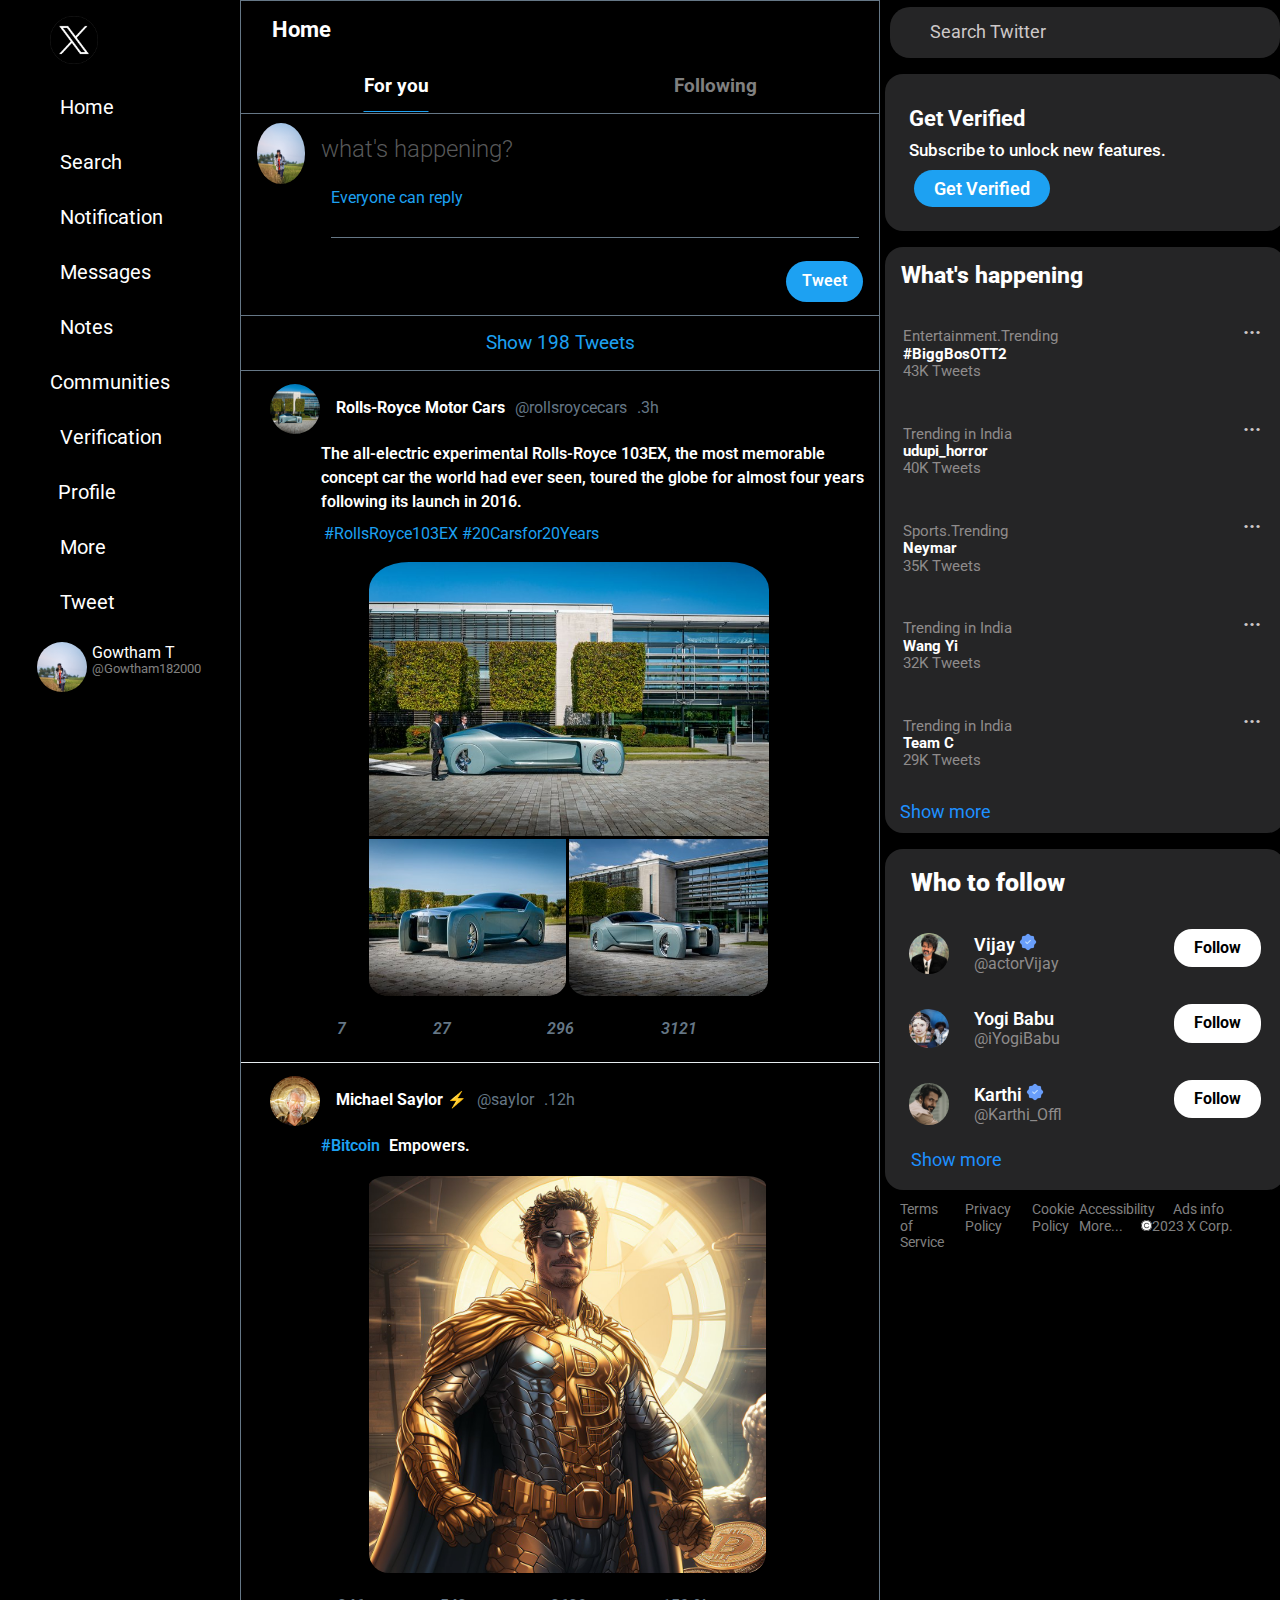
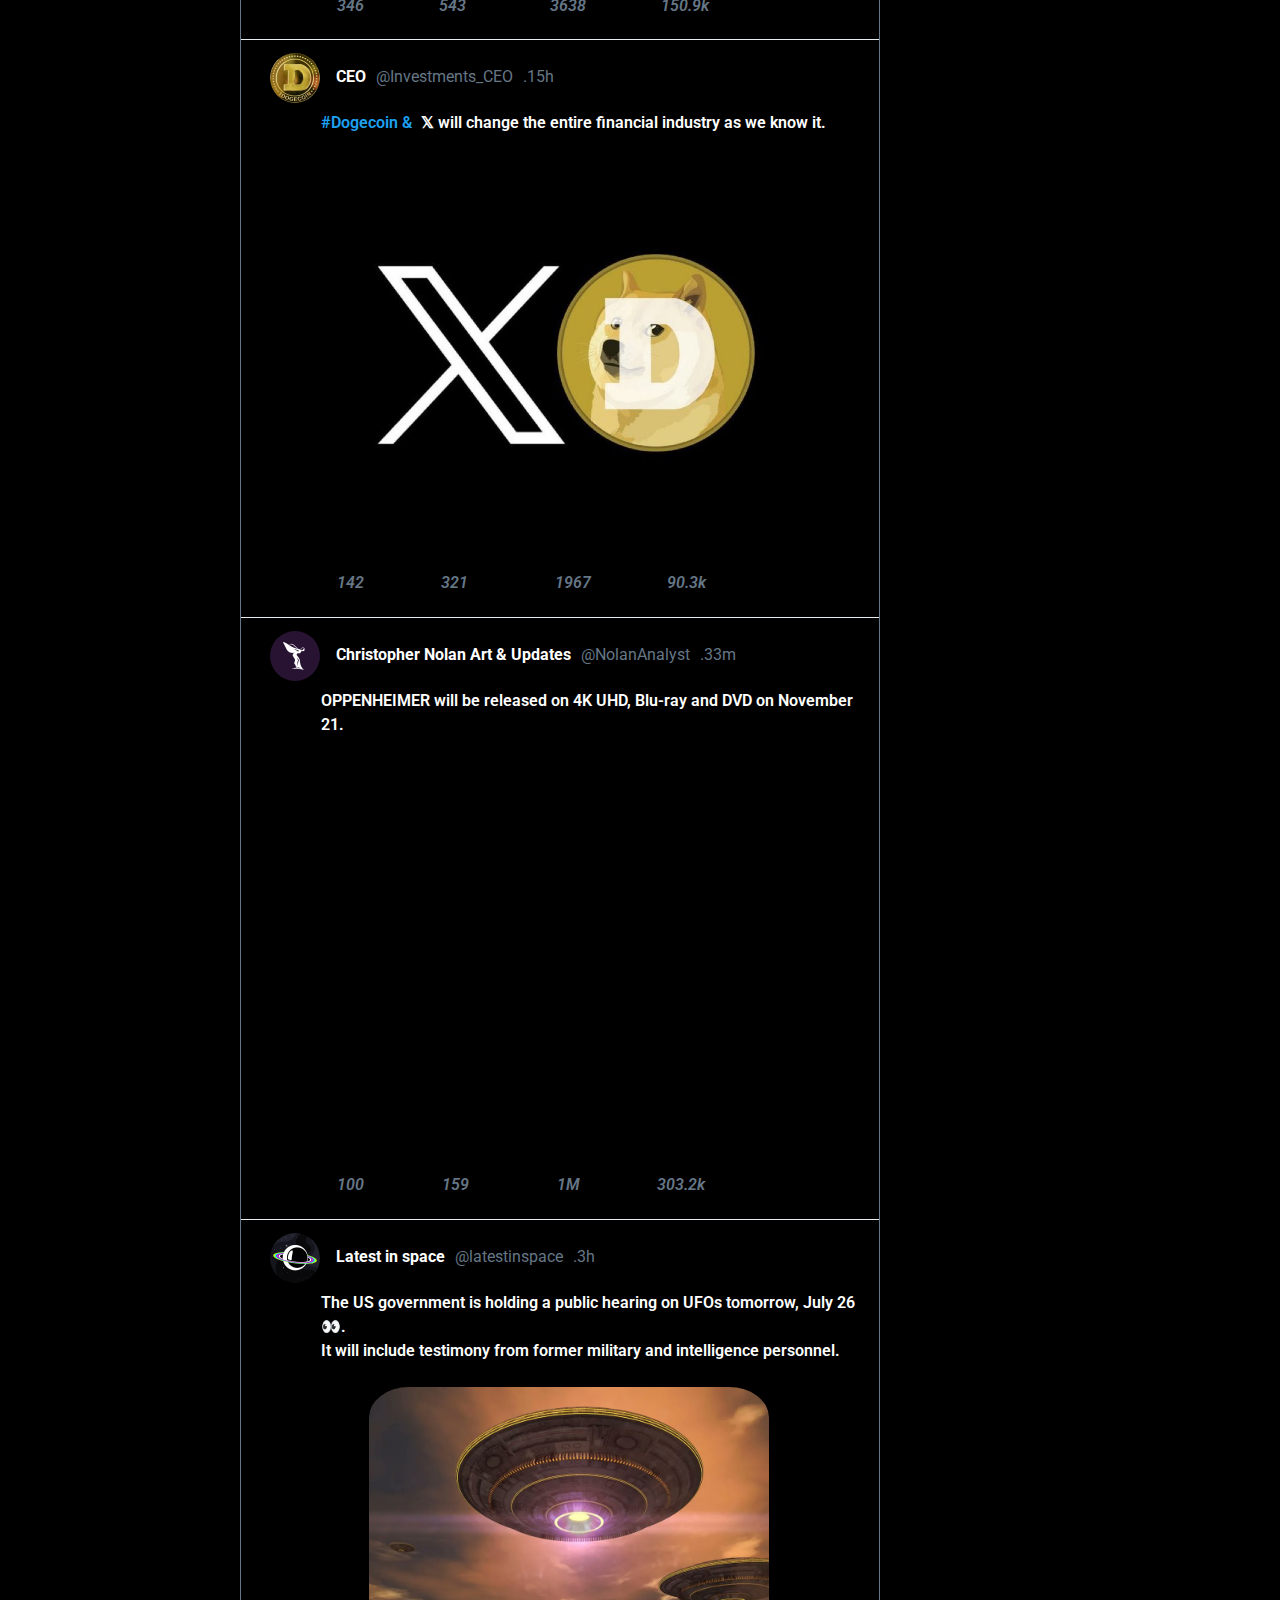
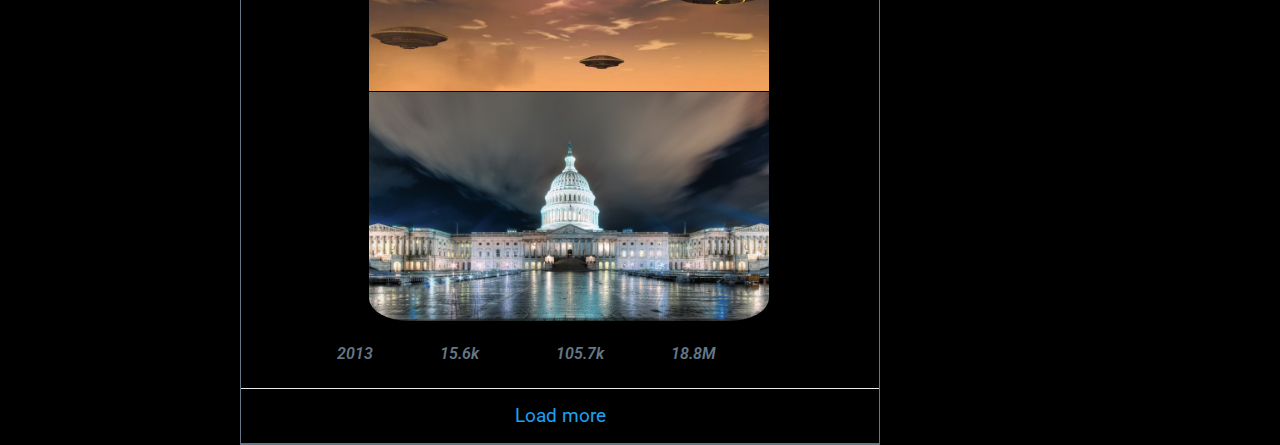
==== commit fd85c0af: "final submit" ====
--- a/index.html
+++ b/index.html
@@ -284,7 +284,7 @@
           <!--tweetimages-->
           <div class="post-image">
             <div class="bitcoin">
-              <iframe width="416" height="403" src="https://www.youtube.com/embed/SdHe-JseJfQ" title="OPPENHEIMER - New Hindi Trailer (Universal Pictures) - HD" frameborder="0" allow="accelerometer; autoplay; clipboard-write; encrypted-media; gyroscope; picture-in-picture; web-share" allowfullscreen></iframe>
+              <iframe width="416" height="403" src="https://www.youtube.com/embed/qAWEb0h43lU" title="OPPENHEIMER - Official Trailer" frameborder="0" allow="accelerometer; autoplay; clipboard-write; encrypted-media; gyroscope; picture-in-picture; web-share" allowfullscreen></iframe>
             </div>
             <!--end-->
           </div>
--- a/styles/style.css
+++ b/styles/style.css
@@ -281,9 +281,7 @@
   padding-right: 0.8rem;
   cursor: pointer;
 }
-.tweets :hover {
-  /* background-color: rgb(245, 248, 250); */
-}
+
 .full-name {
   font-size: 1rem;
   font-weight: 700;
@@ -779,3 +777,21 @@
   cursor: pointer;
   text-decoration: underline;
 }
+@media screen and (max-width: 1100px) {
+  .leader {
+    display: flex;
+    flex-direction: column;
+    justify-content: center;
+  }
+  .container {
+    justify-content: center;
+    display: flex;
+    margin-left: 100px;
+  }
+  .left-side {
+    display: flex;
+    flex-direction: column;
+    margin-left: 50%;
+    width: 30rem;
+  }
+}
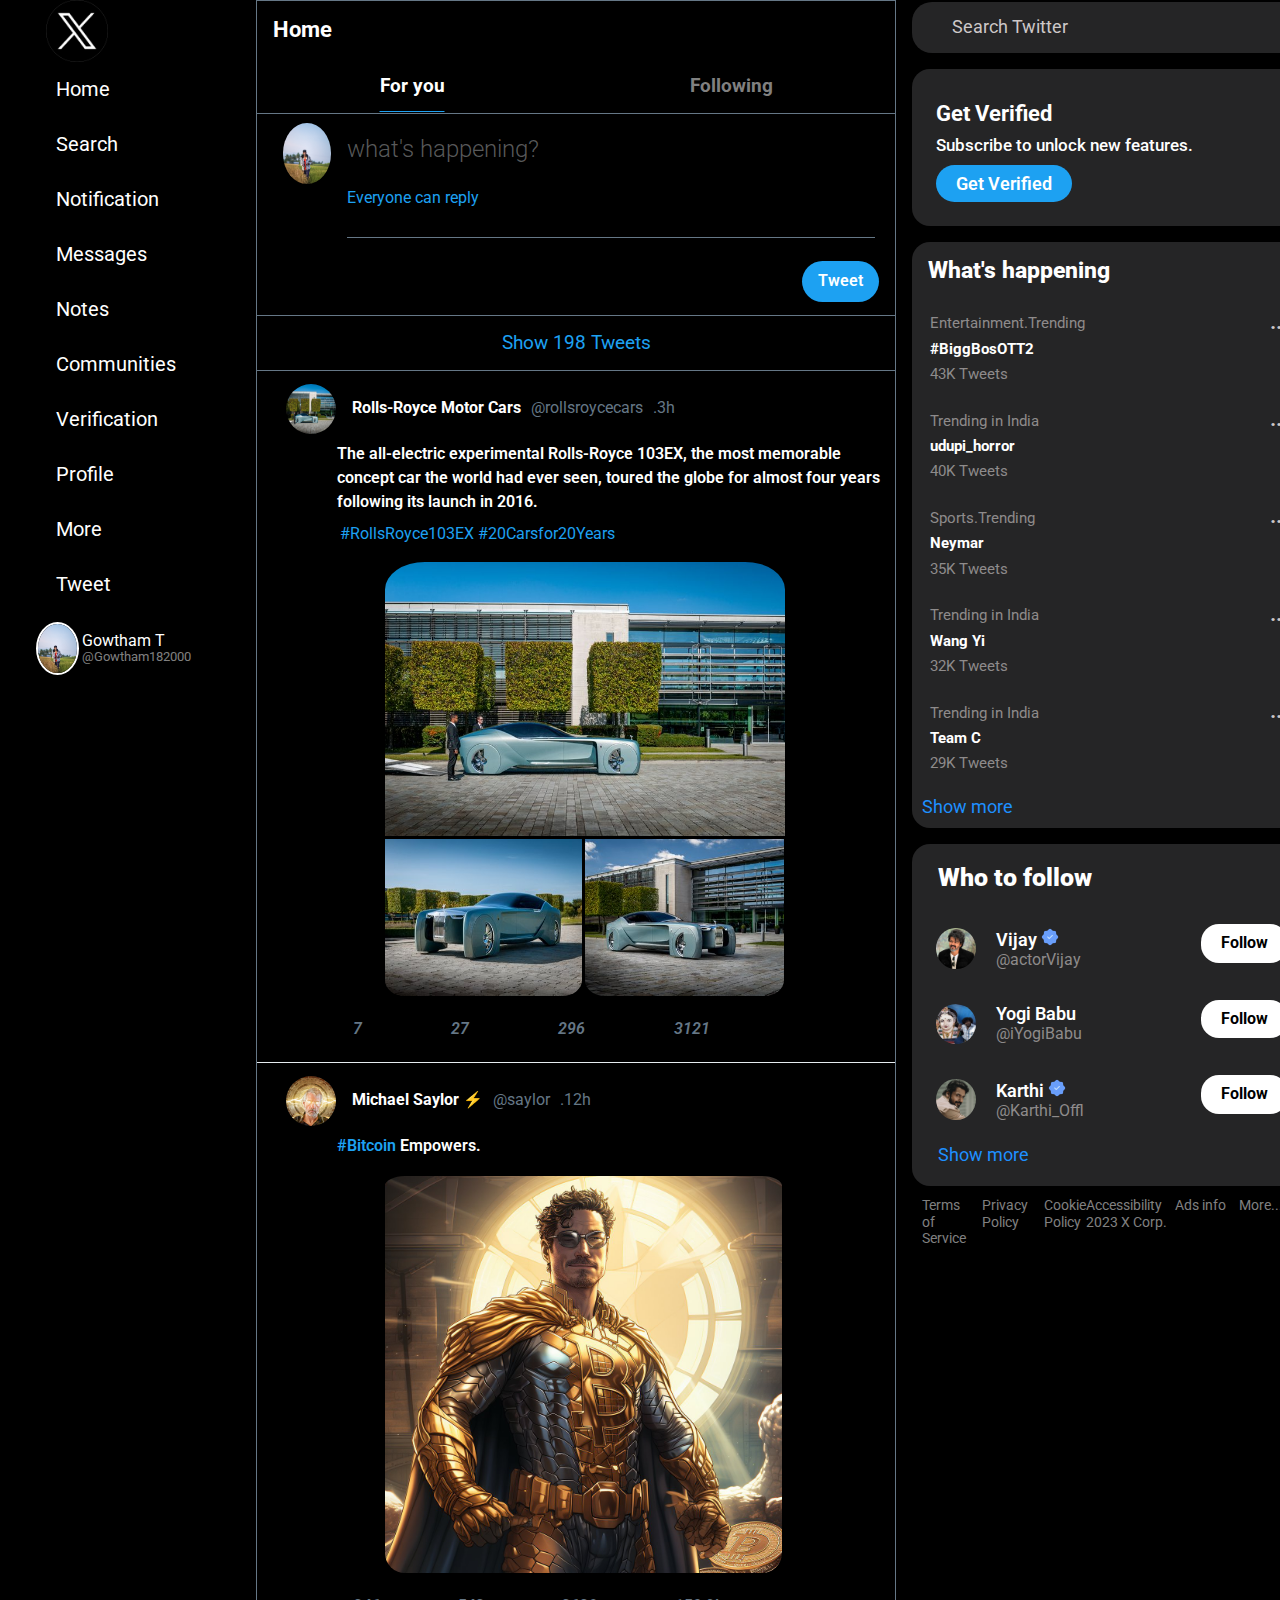
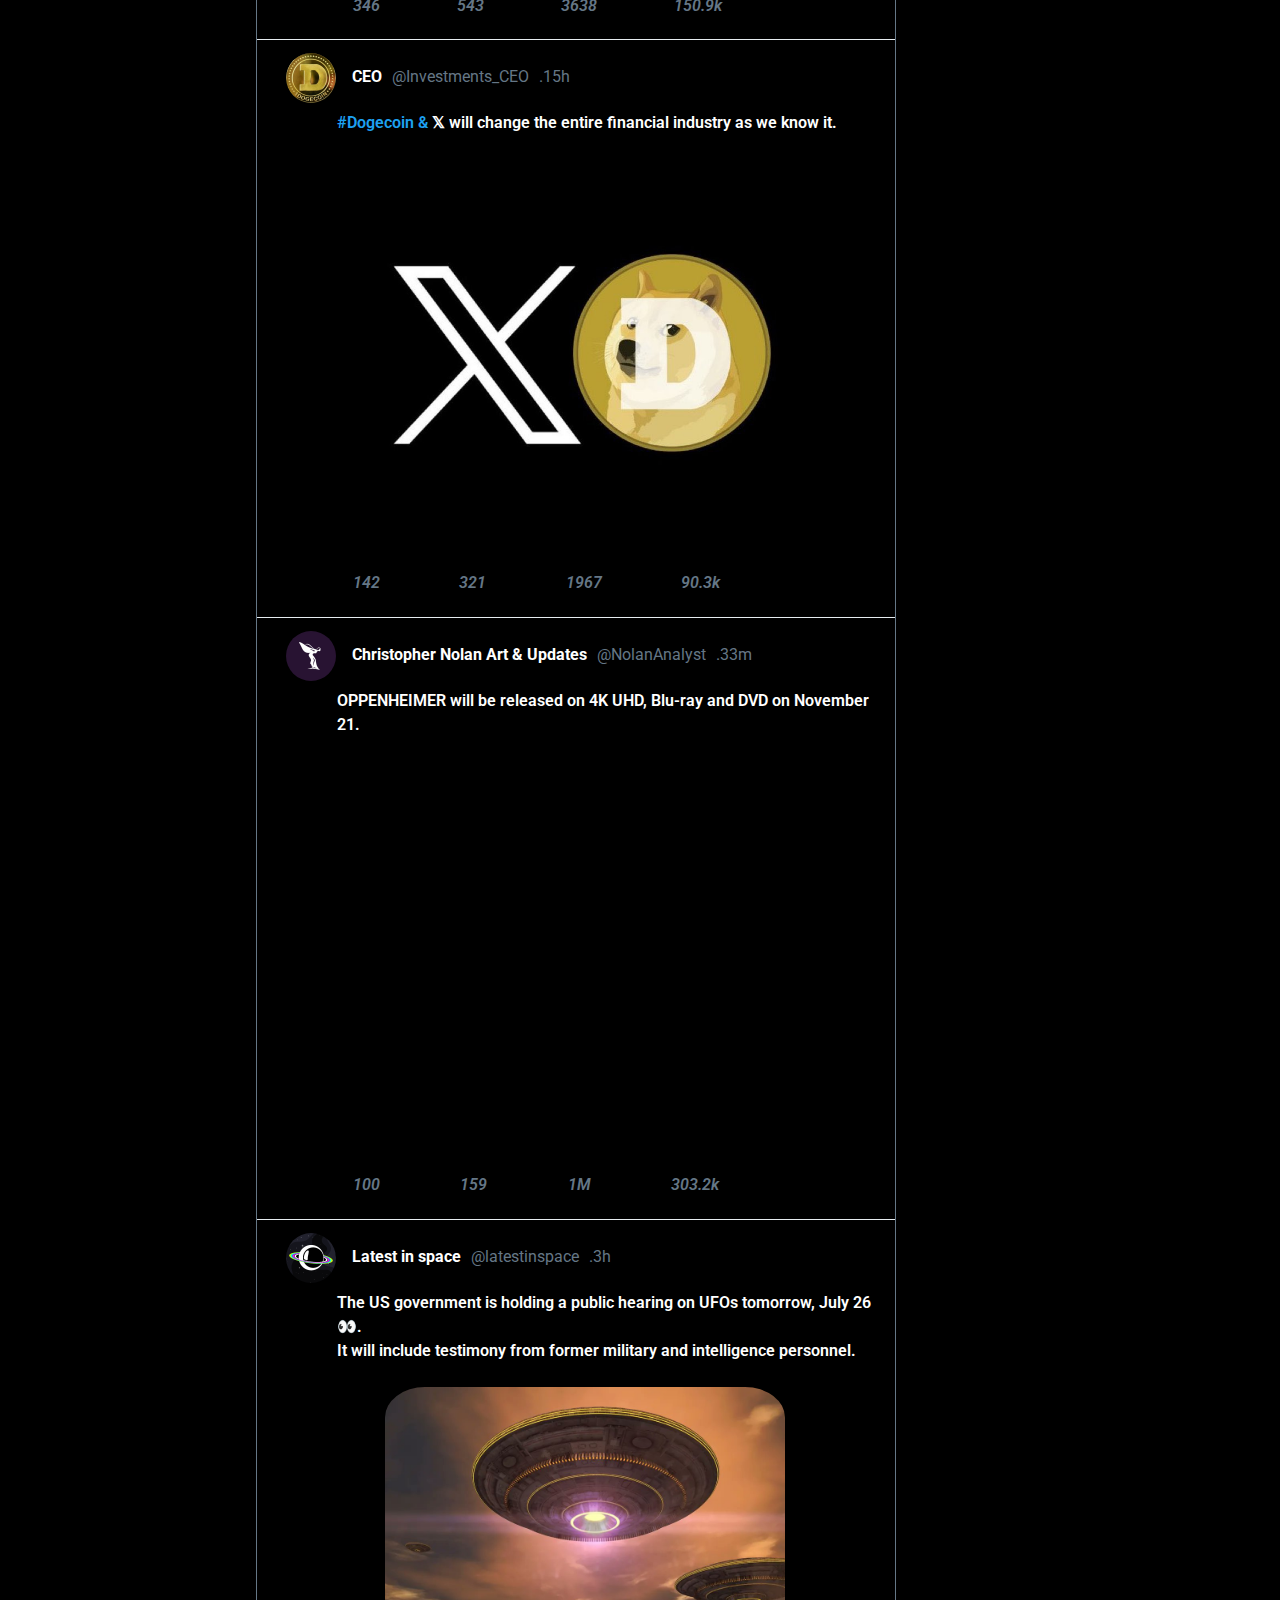
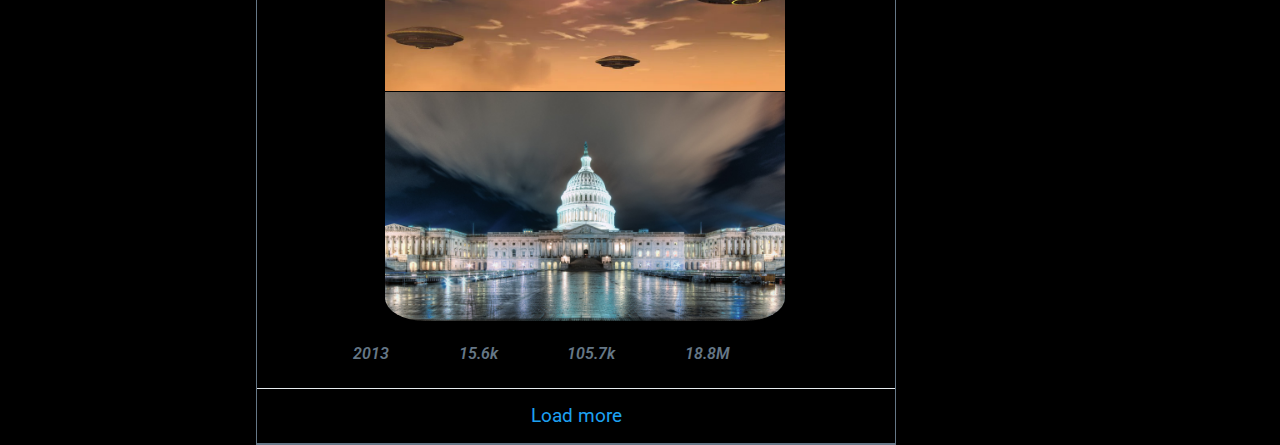
==== commit 960290ee: "alignments done" ====
--- a/index.html
+++ b/index.html
@@ -29,7 +29,7 @@
 <img src="./assets/twitter-x.png" class="x">
 </div>
 <li><a href="#" class="icon">
-  <i class="fas fa-home"></i>Home
+  <i class="fas fa-home"> </i> Home
 </a></li>
 
 <li><a href="#" class="icon">
@@ -64,21 +64,19 @@
 <i class="fas fa-ellipsis-h"></i>More
 </a></li>
 
-<li><div href="#" class="icon">
-<i class="fas fa-feather-alt"></i>Tweet
-
-<div class="id"><l class="menu-item">
-  <a class="menu-link" href="#">
-    <img class="user-img-30" alt="" src="./assets/g-pro.jpg">
-
-<span>
+<li><a href="#" class="icon">
+<i class="fa-solid fa-feather-pointed" style="color: #ffffff;"></i></i>Tweet
+</a></li>
+<div class="last-pic">
+    <img class="user-img-g" alt="" src="./assets/g-pro.jpg">
+  <span>
 <p class="name">Gowtham T</p>
-<p class="user-names">@Gowtham182000</p></span>
+<p class="user-names">@Gowtham182000</p></span> 
 </div>
-</div>
-</a></li>
-        </div>
+</a></li>
       </div>
+              </div>
+
         <!--gow end-->
         <!--junior1 end-->
 
--- a/styles/style.css
+++ b/styles/style.css
@@ -10,12 +10,10 @@
 }
 body {
   font-family: "Roboto", sans-serif;
-  /* width: 1390px; */
-  width: 100vw;
+  width: 100%;
   height: 100vh;
-  /* background-color: rgb(255, 255, 255); */
   background-color: black;
-  position: relative;
+  overflow-x: hidden;
 }
 img {
   width: 100%;
@@ -23,7 +21,7 @@
 /*leader*/
 .leader {
   display: flex;
-  justify-content: space-evenly;
+  gap: 1rem;
 }
 .junior-one {
   display: flex;
@@ -40,24 +38,37 @@
 .new-logo {
   width: 100%;
   display: flex;
-  margin-left: 50px;
-  margin-top: 1rem;
+  margin-left: 30px;
 }
 .x {
-  width: 20%;
+  width: 30%;
+  cursor: pointer;
 }
 span {
-  margin-left: 5px;
-}
-
-.id {
-  display: flex;
+  gap: 0.5rem;
+}
+
+.last-pic {
+  display: flex;
+  gap: 0.2rem;
+  padding: 0.7rem 2rem;
+  border-radius: 30px;
+}
+.last-pic:hover {
+  background-color: rgb(44, 43, 43);
+}
+.user-img-g {
+  width: 30%;
+  border-radius: 50%;
+  margin-top: -2px;
+  border: 2px solid white;
+  margin-left: -12px;
 }
 
 .name {
-  /* color: black; */
-  color: #fff;
-  font-size: 1rem;
+  color: #fff;
+  font-size: 1rem;
+  margin-top: 0.5rem;
 }
 
 .user-names {
@@ -68,84 +79,50 @@
 .left-side {
   width: 15rem;
   height: 100vh;
-  /* background-color: white; */
   background-color: black;
   display: flex;
   flex-direction: column;
-  gap: 2rem;
   list-style: none;
   overflow-y: scroll;
+  overflow-x: hidden;
+  position: fixed;
+  padding: 0 1rem 2rem 1rem;
 }
 
 .icon {
-  margin-left: 50px;
   font-size: 20px;
-  /* color: black; */
   color: #fff;
   border-radius: 50%;
-  /* border: 2px solid white; */
-}
-
-.user-img-30 {
-  width: 50px;
-  height: 50px;
-  border-radius: 50%;
-  /* border: 2px solid white; */
-  /* border: 2px solid black; */
-  margin-top: -2px;
-  object-fit: cover;
-}
-
-.menu-item {
-  padding: 0px 20px;
-  margin-left: -33px;
-  margin-top: 30px;
 }
 
 a {
   text-decoration: none;
   display: flex;
+  gap: 0.5rem;
+  padding: 1rem 2rem;
 }
 a:hover {
-  padding: 10px;
   border-radius: 30px;
-  /* background-color: rgb(213, 213, 213); */
   background-color: rgb(44, 43, 43);
-
-  /* background-color: black; */
-}
-
-.fa-twitter {
-  width: 100px;
-  font-size: 30px;
-}
-.fas {
-  margin-right: 10px;
-}
-
-.fa-user {
-  margin-right: 8px;
-  background-color: rgb(44, 43, 43);
-}
+}
+
 /*gowtham*/
 
 /*meg*/
 .main-ctn {
   width: 40rem;
   height: auto;
-  /* margin: 1rem 1rem; */
+  margin-left: 15rem;
   border: 1px solid rgb(101, 119, 134);
 }
 .feed-header {
   position: sticky;
   top: 0;
-  /* background-color: #fff; */
   background-color: black;
 }
 .home {
   font-size: 1.4rem;
   padding-bottom: 20px;
-  margin-left: 15px;
   padding: 1rem;
   color: #fff;
 }
@@ -198,6 +175,7 @@
   height: 8%;
   border-radius: 50%;
   margin-top: 0.3rem;
+  margin-left: 10px;
 }
 .post input {
   width: 90%;
@@ -471,9 +449,13 @@
   justify-content: center;
   /* background-color: white; */
   background-color: black;
-  padding: 5px;
+  /* padding: 5px; */
   width: 30rem;
-}
+  /* overflow-y: scroll; */
+  position: sticky;
+  top: 0;
+}
+
 .header {
   position: sticky;
   top: 0;
@@ -553,6 +535,7 @@
   justify-content: space-between;
   align-items: center;
   padding: 0.5rem;
+  gap: 1rem;
 }
 
 .entertainment {
@@ -567,6 +550,7 @@
   /* color: black; */
   color: #fff;
   font-weight: 700;
+  margin: 0.5rem 0;
 }
 .tweetss {
   font-size: 15px;
@@ -777,7 +761,7 @@
   cursor: pointer;
   text-decoration: underline;
 }
-@media screen and (max-width: 1100px) {
+/* @media screen and (max-width: 1100px) {
   .leader {
     display: flex;
     flex-direction: column;
@@ -792,6 +776,7 @@
     display: flex;
     flex-direction: column;
     margin-left: 50%;
-    width: 30rem;
+    width: 50rem;
+    border:none
   }
-}
+} */
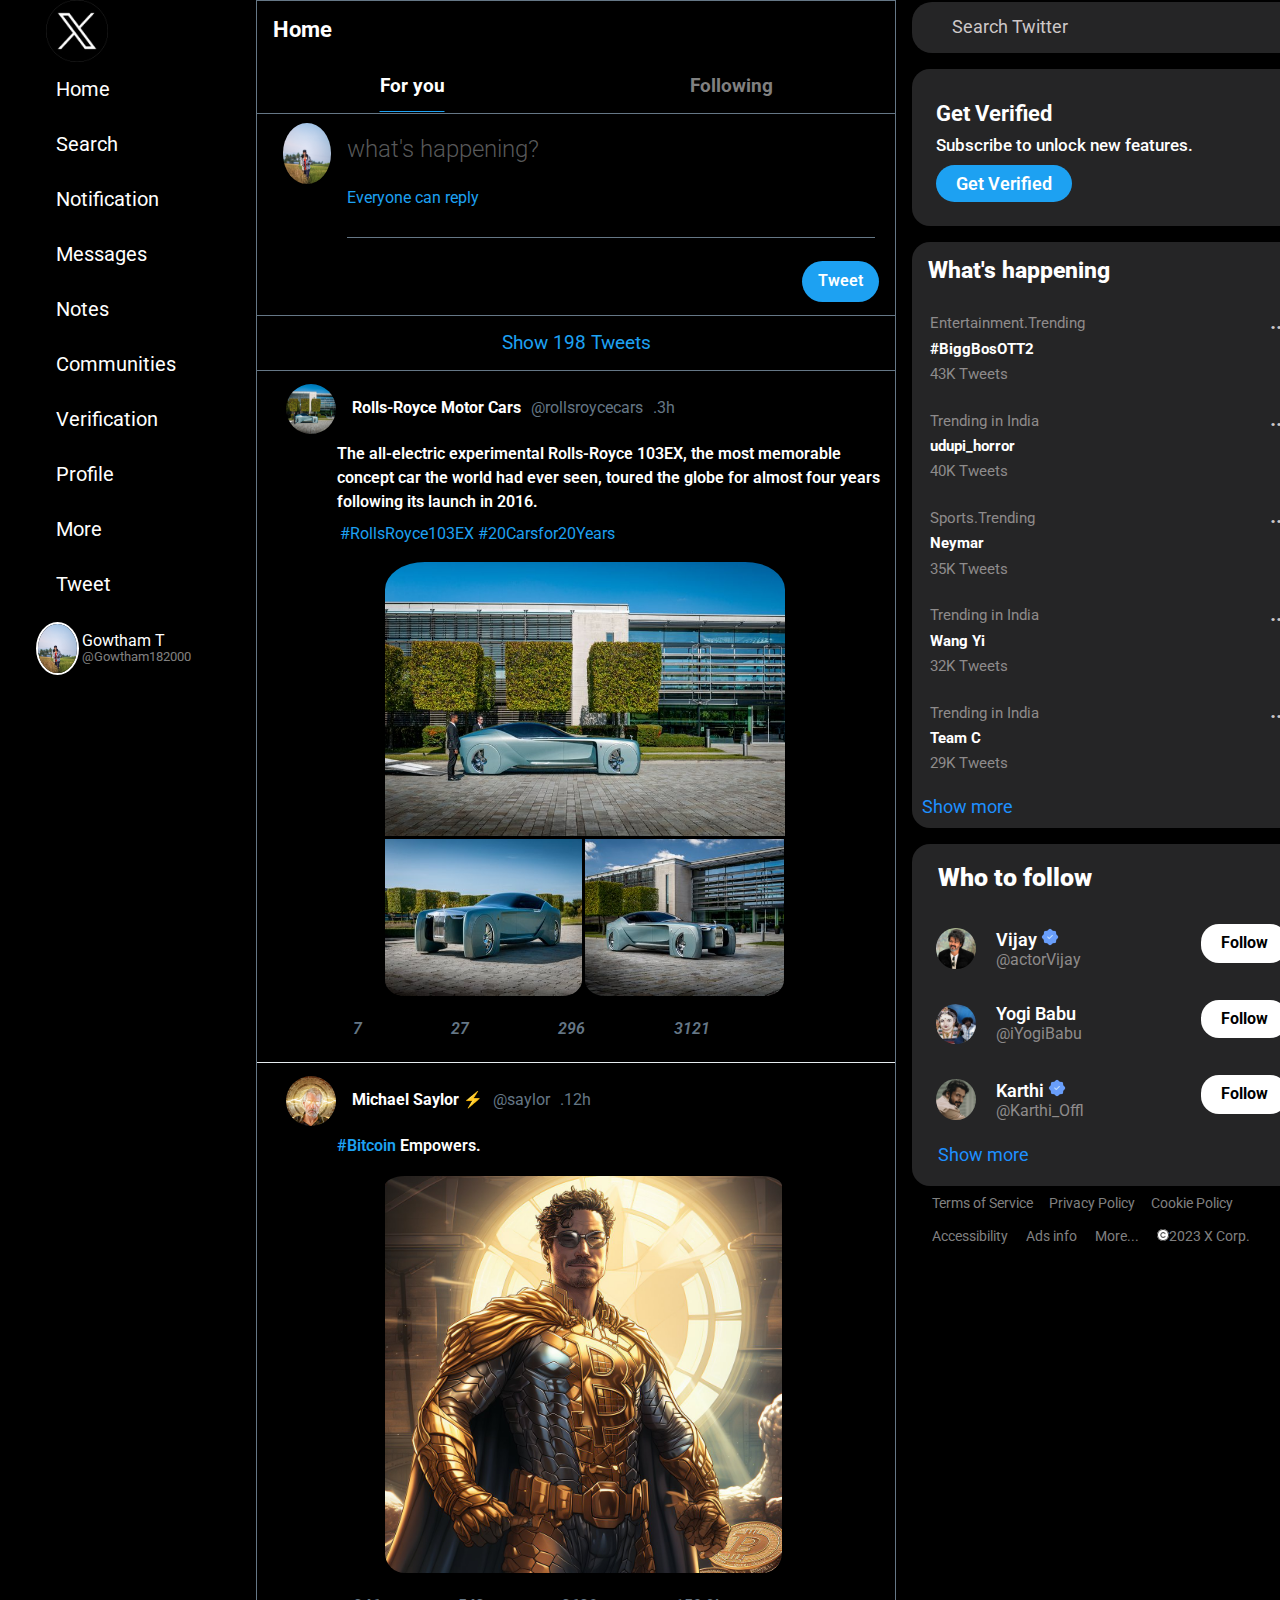
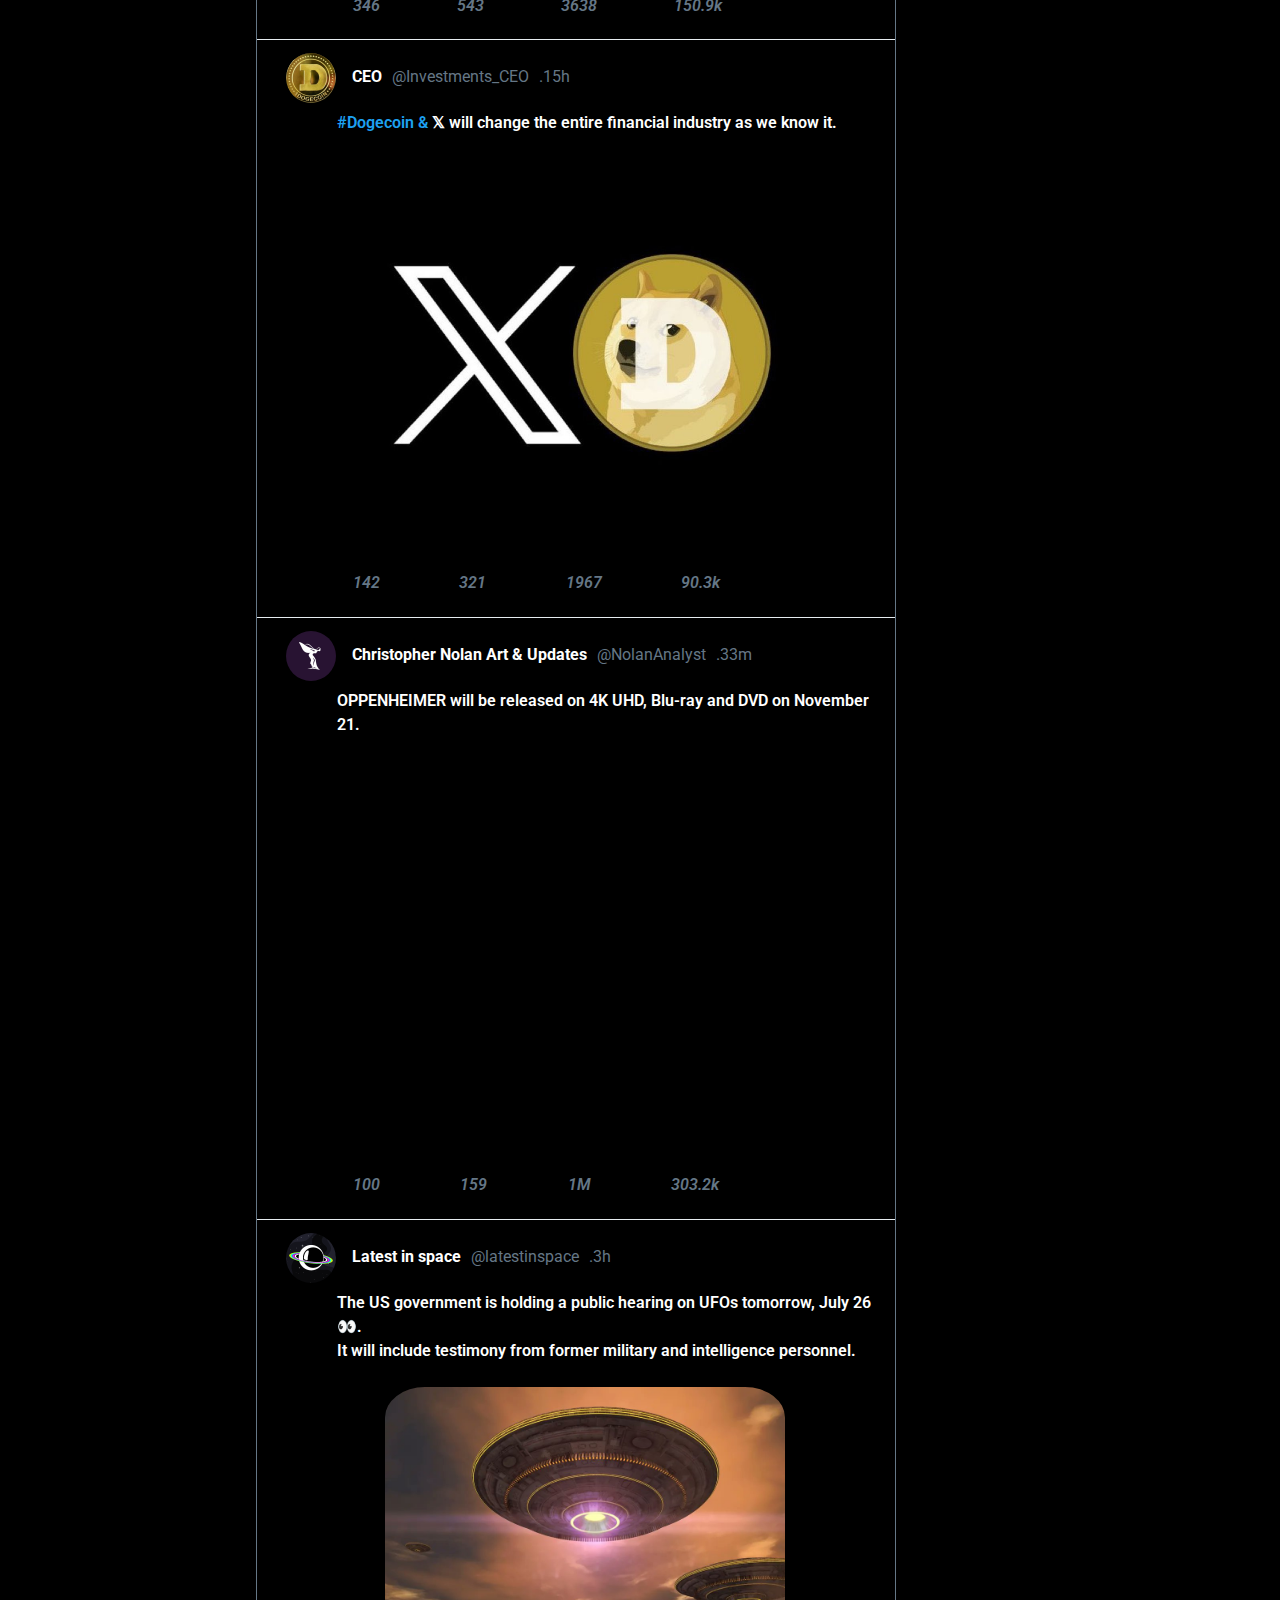
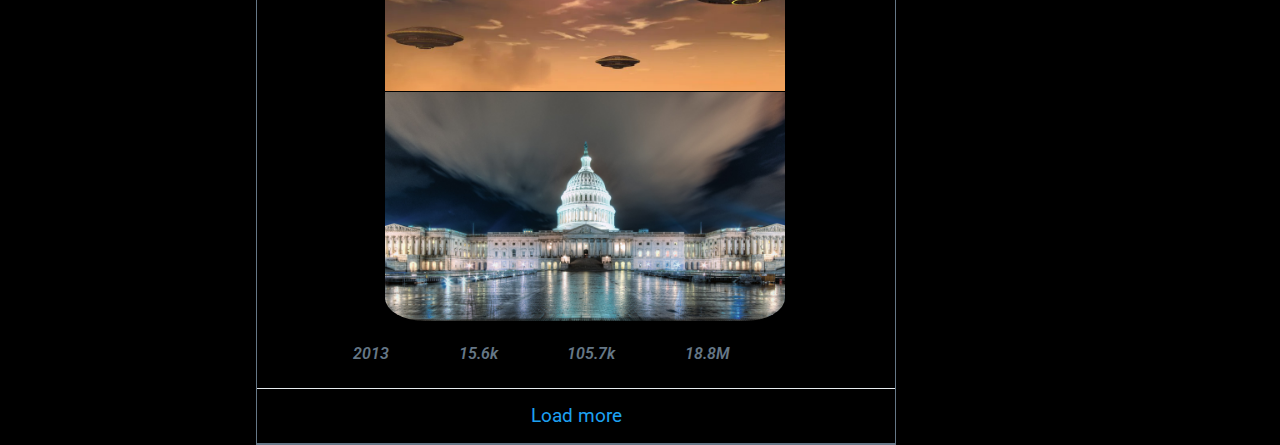
==== commit 29403d8b: "final alignments in footer" ====
--- a/index.html
+++ b/index.html
@@ -495,7 +495,6 @@
         </div>
       </div>
     </div>
-
           <!--aswath-->
         </div>
       <!--leader end-->
--- a/styles/style.css
+++ b/styles/style.css
@@ -10,7 +10,7 @@
 }
 body {
   font-family: "Roboto", sans-serif;
-  width: 100%;
+  width: 100vw;
   height: 100vh;
   background-color: black;
   overflow-x: hidden;
@@ -22,17 +22,9 @@
 .leader {
   display: flex;
   gap: 1rem;
-}
-.junior-one {
-  display: flex;
-}
-.junior-two {
-  display: flex;
-}
-.junior-three {
-  display: flex;
-  align-items: flex-start;
-}
+  flex-wrap: nowrap;
+}
+
 /*leader*/
 /*gowtham*/
 .new-logo {
@@ -86,6 +78,7 @@
   overflow-y: scroll;
   overflow-x: hidden;
   position: fixed;
+  /* position: sticky; */
   padding: 0 1rem 2rem 1rem;
 }
 
@@ -450,7 +443,7 @@
   /* background-color: white; */
   background-color: black;
   /* padding: 5px; */
-  width: 30rem;
+  width: 32rem;
   /* overflow-y: scroll; */
   position: sticky;
   top: 0;
@@ -459,11 +452,10 @@
 .header {
   position: sticky;
   top: 0;
-  display: inline-flex;
+  display: flex;
   /* background-color: white; */
   background-color: black;
   padding-top: 2px;
-  /* padding: 1rem 0rem; */
   width: 27rem;
 }
 .search-bar {
@@ -699,26 +691,24 @@
   cursor: pointer;
 }
 .copy-right {
-  width: 5%;
+  width: 3%;
   /* background-color: rgb(101, 119, 134); */
   border-radius: 50%;
   background-color: #fff;
 }
 .footer {
   color: gray;
-  margin-top: 12px;
-  display: flex;
-  flex-direction: row;
+  margin-top: 10px;
+  display: flex;
+  flex-direction: column;
   justify-content: space-evenly;
   width: 25rem;
   font-size: 0.9rem;
-  margin-left: 10px;
+  margin-left: 20px;
 }
 .instruct-one {
   display: flex;
   gap: 1rem;
-  margin-bottom: 10px;
-  justify-content: space-evenly;
 }
 
 .ins-one:hover {
@@ -734,16 +724,16 @@
   text-decoration: underline;
 }
 .ins-four {
-  margin-right: 10px;
+  margin-right: 15px;
 }
 .ins-five {
-  margin-right: 10px;
+  margin-right: 15px;
 }
 .ins-six {
-  margin-right: 10px;
+  margin-right: 15px;
 }
 .ins-seven {
-  margin-right: 10px;
+  margin-right: 15px;
 }
 .ins-four:hover {
   cursor: pointer;
